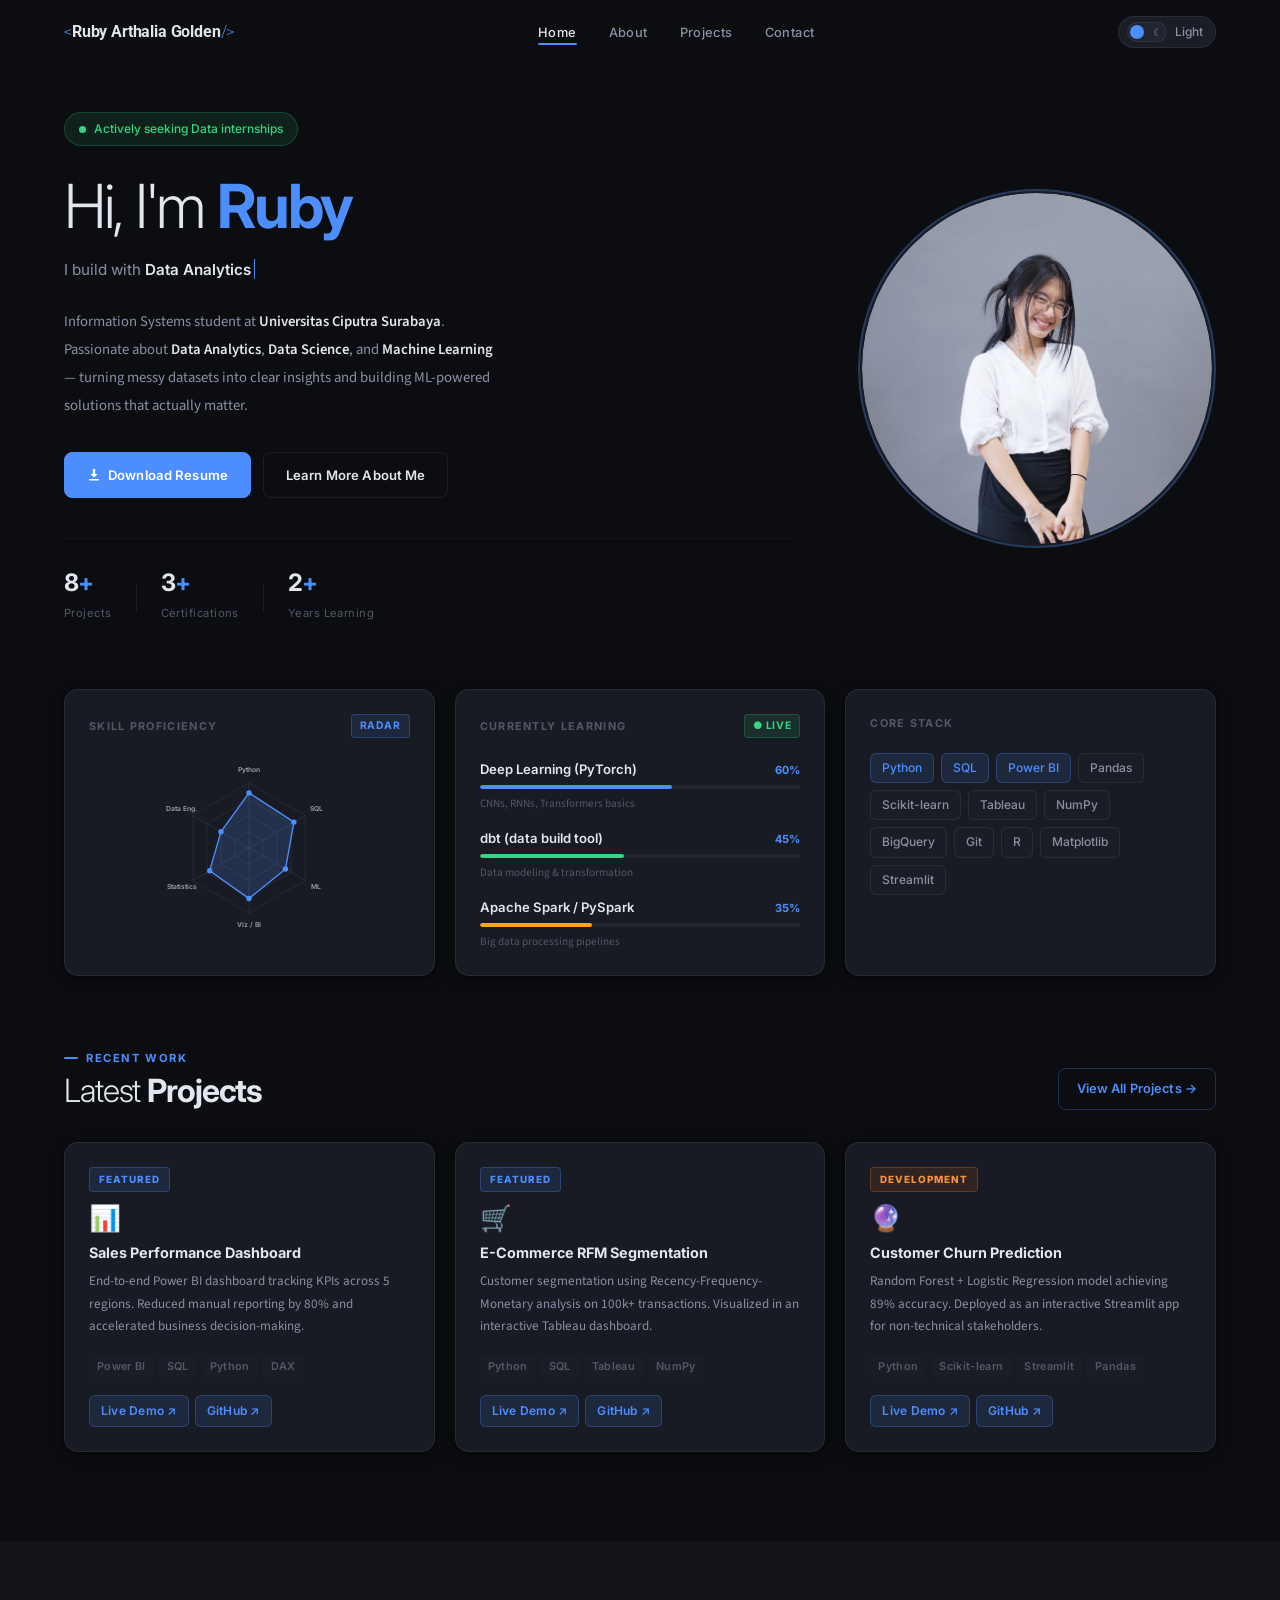
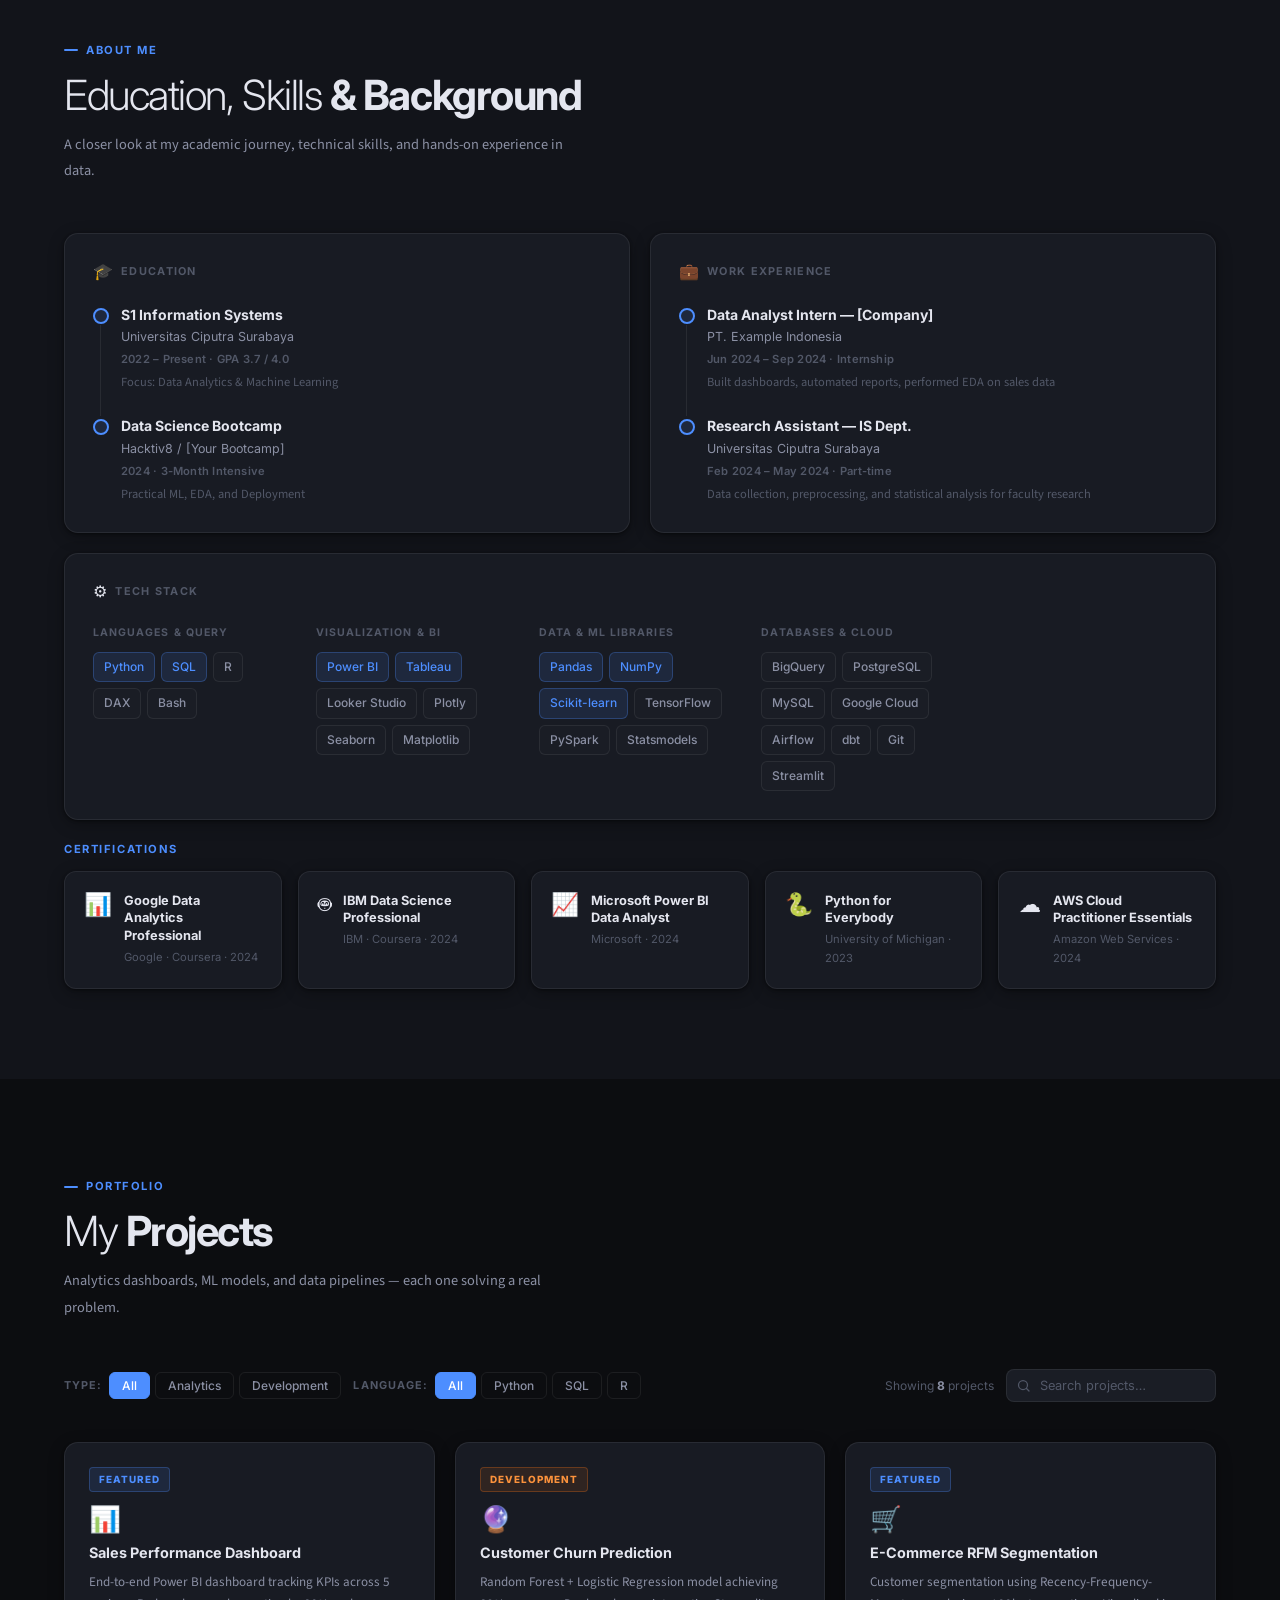
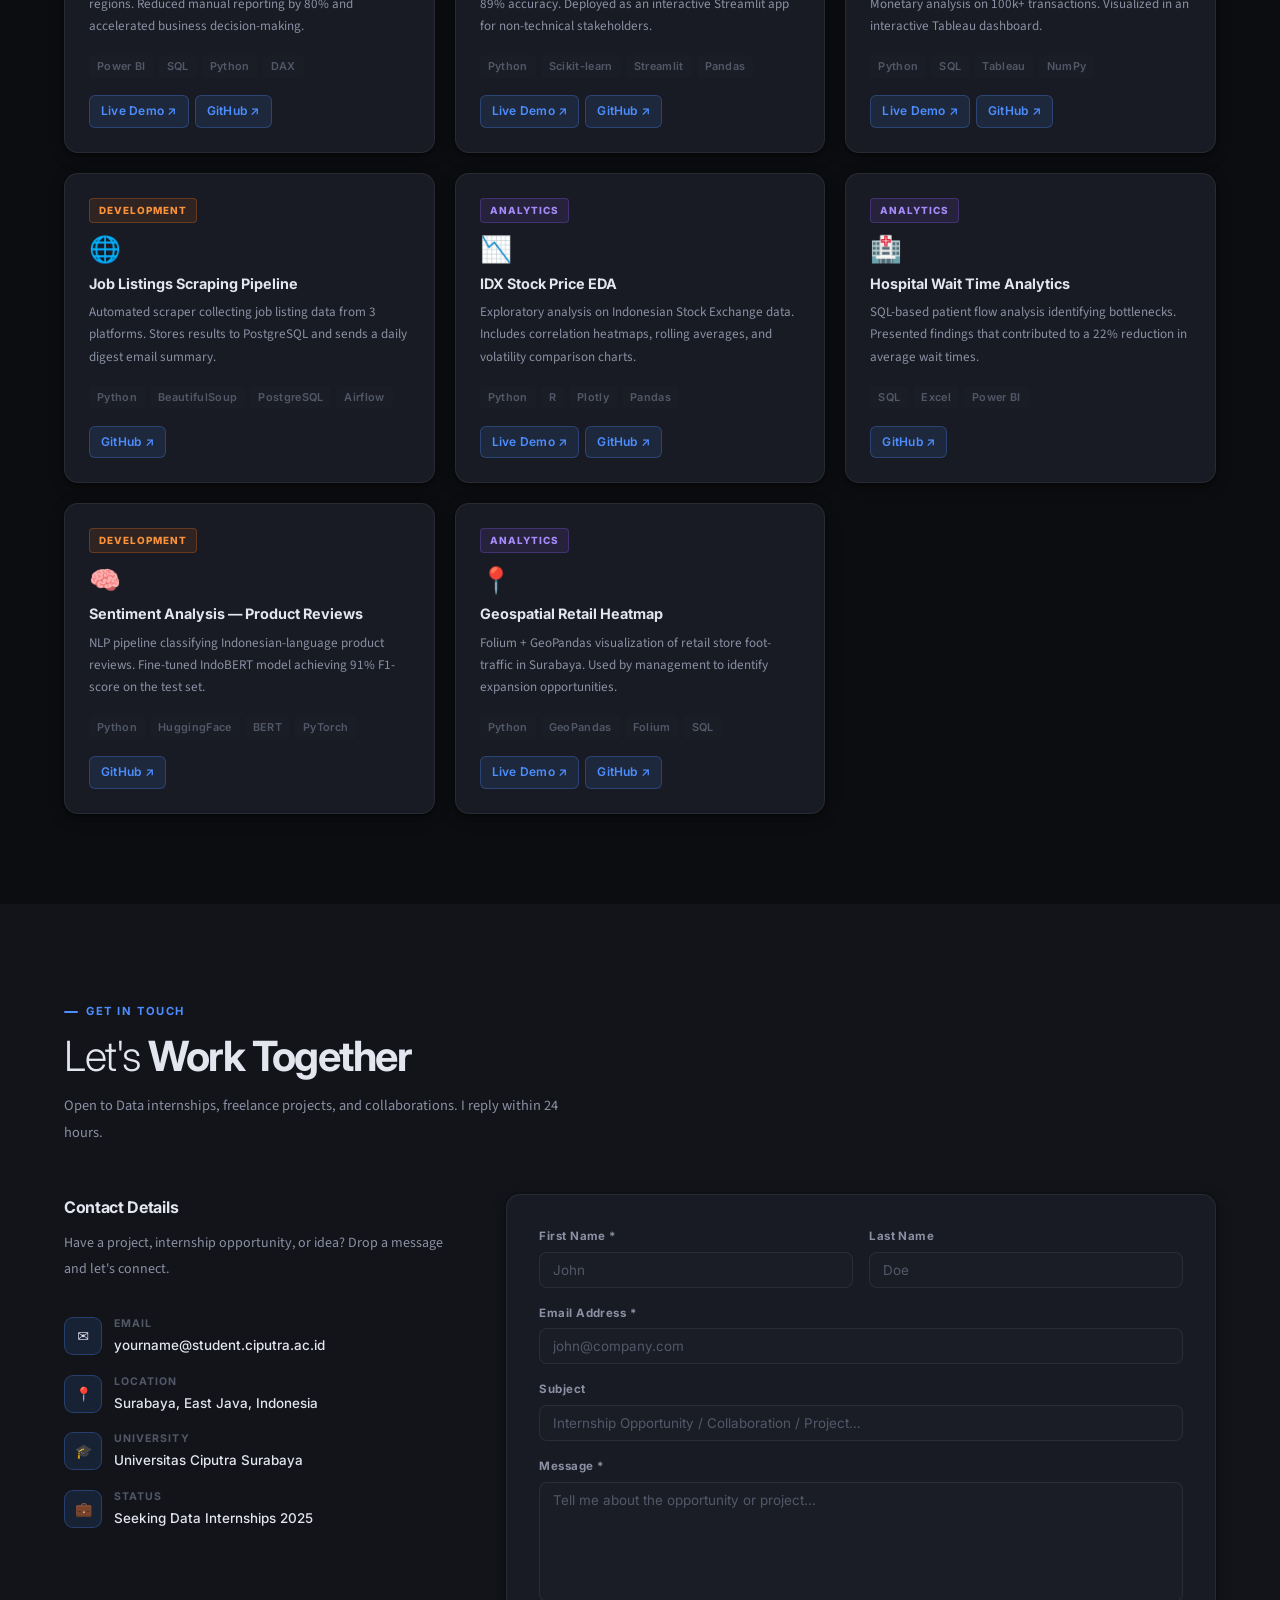
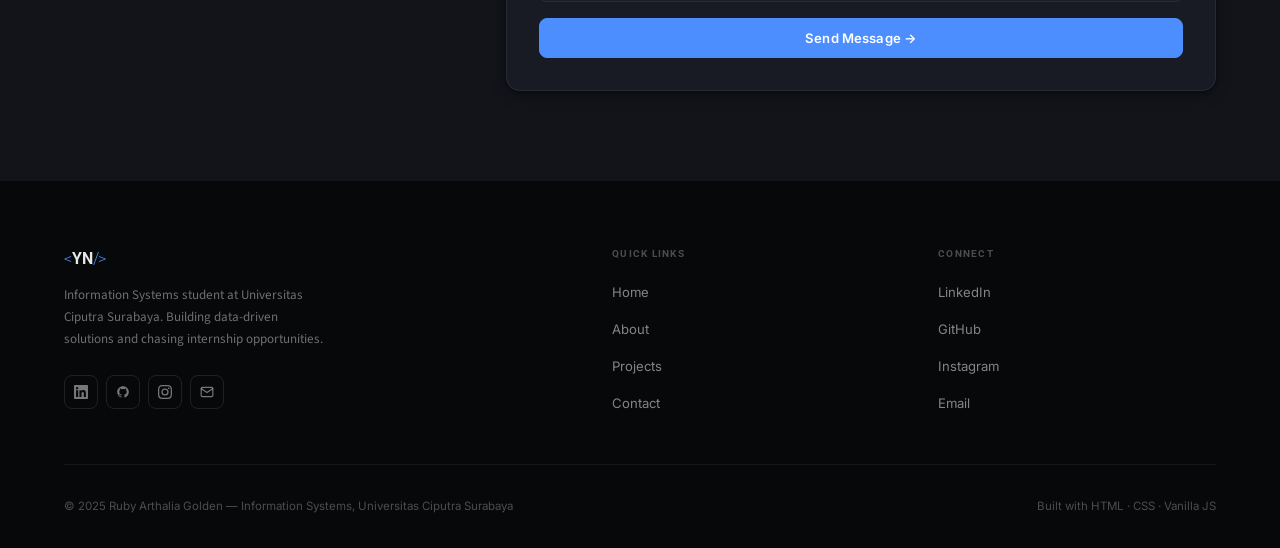
==== index.html @ e9e2cc18 "first commit" ====
<!DOCTYPE html>
<html lang="en" data-theme="dark">
<head>
  <meta charset="UTF-8" />
  <meta name="viewport" content="width=device-width, initial-scale=1.0" />
  <title>Ruby Arthalia Golden</title>
  <link rel="preconnect" href="https://fonts.googleapis.com" />
  <link rel="preconnect" href="https://fonts.gstatic.com" crossorigin />
  <link href="https://fonts.googleapis.com/css2?family=Inter:wght@300;400;500;600;700&family=Roboto:wght@300;400;500&family=Source+Sans+3:wght@300;400;600&display=swap" rel="stylesheet" />
  <link rel="stylesheet" href="style.css" />
</head>
<body>

  <!-- ════════════════════════════════════════════
       STICKY NAV
  ════════════════════════════════════════════ -->
  <nav id="navbar" role="navigation" aria-label="Main navigation">
    <a href="#home" class="nav-logo" aria-label="Home">
      <span class="logo-bracket">&lt;</span>Ruby Arthalia Golden<span class="logo-bracket">/&gt;</span>
    </a>

    <ul class="nav-links" role="list">
      <li><a href="#home"     class="nav-link active">Home</a></li>
      <li><a href="#about"    class="nav-link">About</a></li>
      <li><a href="#projects" class="nav-link">Projects</a></li>
      <li><a href="#contact"  class="nav-link">Contact</a></li>
    </ul>

    <div class="nav-right">
      <!-- Theme toggle -->
      <button id="theme-toggle" class="theme-toggle" aria-label="Toggle light/dark mode">
        <span class="toggle-track">
          <span class="toggle-icon sun">☀</span>
          <span class="toggle-icon moon">☾</span>
          <span class="toggle-thumb"></span>
        </span>
        <span class="toggle-label" id="toggle-label">Light</span>
      </button>
      <!-- Hamburger (mobile) -->
      <button class="hamburger" id="hamburger" aria-label="Open menu" aria-expanded="false">
        <span></span><span></span><span></span>
      </button>
    </div>
  </nav>

  <!-- Mobile drawer -->
  <div class="mobile-drawer" id="mobile-drawer" role="dialog" aria-label="Mobile navigation">
    <div class="drawer-header">
      <span class="nav-logo"><span class="logo-bracket">&lt;</span>YN<span class="logo-bracket">/&gt;</span></span>
      <button class="drawer-close" id="drawer-close" aria-label="Close menu">✕</button>
    </div>
    <ul class="drawer-links" role="list">
      <li><a href="#home"     class="drawer-link">Home</a></li>
      <li><a href="#about"    class="drawer-link">About</a></li>
      <li><a href="#projects" class="drawer-link">Projects</a></li>
      <li><a href="#contact"  class="drawer-link">Contact</a></li>
    </ul>
  </div>


  <!-- ════════════════════════════════════════════
       HOME — "THE DASHBOARD VIEW"
  ════════════════════════════════════════════ -->
  <section id="home" class="section section--home">

    <!-- ── Hero ── -->
    <div class="hero-grid">
      <div class="hero-text reveal">
        <!-- Status badge -->
        <div class="status-badge">
          <span class="status-dot"></span>
          Actively seeking Data internships
        </div>

        <h1 class="hero-heading">
          Hi, I'm <span class="accent">Ruby</span>
        </h1>
        <div class="hero-role">
          <span class="role-prefix">I build with&nbsp;</span>
          <span class="typed-wrap"><span id="typed"></span><span class="typed-cursor">|</span></span>
        </div>
        <p class="hero-bio">
          Information Systems student at <strong>Universitas Ciputra Surabaya</strong>.
          Passionate about <strong>Data Analytics</strong>, <strong>Data Science</strong>, and
          <strong>Machine Learning</strong> — turning messy datasets into clear insights and
          building ML-powered solutions that actually matter.
        </p>
        <div class="hero-ctas">
          <a href="resume.pdf" class="btn btn--primary" download>
            <svg width="14" height="14" viewBox="0 0 14 14" fill="none" aria-hidden="true">
              <path d="M7 9.5L3.5 6H5.75V1H8.25V6H10.5L7 9.5Z" fill="currentColor"/>
              <rect x="2" y="11" width="10" height="1.5" rx=".75" fill="currentColor"/>
            </svg>
            Download Resume
          </a>
          <a href="#about" class="btn btn--outline">Learn More About Me</a>
        </div>

        <!-- Quick stats bar -->
        <div class="hero-stats" aria-label="Key statistics">
          <div class="stat">
            <span class="stat-n" id="proj-stat">8<span class="accent">+</span></span>
            <span class="stat-l">Projects</span>
          </div>
          <div class="stat-divider" aria-hidden="true"></div>
          <div class="stat">
            <span class="stat-n">3<span class="accent">+</span></span>
            <span class="stat-l">Certifications</span>
          </div>
          <div class="stat-divider" aria-hidden="true"></div>
          <div class="stat">
            <span class="stat-n">2<span class="accent">+</span></span>
            <span class="stat-l">Years Learning</span>
          </div>
        </div>
      </div>

      <!-- Photo -->
      <div class="hero-photo reveal reveal--delay1" aria-hidden="true">
        <div class="photo-orbit" aria-hidden="true">
          <div class="orbit-ring ring-1"></div>
          <div class="orbit-ring ring-2"></div>
        </div>
        <div class="photo-frame">
          <div class="photo-inner" id="profile-photo">
            <!-- Replace span below with: <img src="your-photo.jpg" alt="Your Name"> -->
             <img src="DSC51415.JPG" alt="Ruby Arthalia Golden">
            <!-- <span class="photo-placeholder" aria-label="Profile photo placeholder">👤</span> -->
          </div>
        </div>
      </div>
    </div>

    <!-- ── Dashboard Row ── -->
    <div class="dashboard-row">

      <!-- 1. Skills Radar (Standout Feature #1) -->
      <div class="dash-card dash-card--radar reveal reveal--delay1" aria-label="Skills radar chart">
        <div class="dash-card__header">
          <span class="dash-label">Skill Proficiency</span>
          <span class="dash-badge">Radar</span>
        </div>
        <div class="radar-wrap">
          <svg id="radar-chart" viewBox="0 0 200 200" aria-hidden="true"></svg>
          <div class="radar-legend" id="radar-legend"></div>
        </div>
      </div>

      <!-- 2. Currently Learning (Standout Feature #2) -->
      <div class="dash-card dash-card--learning reveal reveal--delay2" aria-label="Currently learning widget">
        <div class="dash-card__header">
          <span class="dash-label">Currently Learning</span>
          <span class="dash-badge live">● Live</span>
        </div>
        <ul class="learning-list" id="learning-list">
          <!-- Injected by JS -->
        </ul>
      </div>

      <!-- 3. Tech Stack quick preview -->
      <div class="dash-card dash-card--stack reveal reveal--delay3" aria-label="Tech stack preview">
        <div class="dash-card__header">
          <span class="dash-label">Core Stack</span>
        </div>
        <div class="stack-pills">
          <span class="pill pill--hi">Python</span>
          <span class="pill pill--hi">SQL</span>
          <span class="pill pill--hi">Power BI</span>
          <span class="pill">Pandas</span>
          <span class="pill">Scikit-learn</span>
          <span class="pill">Tableau</span>
          <span class="pill">NumPy</span>
          <span class="pill">BigQuery</span>
          <span class="pill">Git</span>
          <span class="pill">R</span>
          <span class="pill">Matplotlib</span>
          <span class="pill">Streamlit</span>
        </div>
      </div>

    </div>

    <!-- ── Recent Projects Preview ── -->
    <div class="section-subheader reveal">
      <div class="subheader-text">
        <span class="section-label">Recent Work</span>
        <h2 class="section-title">Latest <strong>Projects</strong></h2>
      </div>
      <a href="#projects" class="btn btn--ghost">View All Projects →</a>
    </div>

    <div class="preview-grid" id="preview-grid">
      <!-- Top 3 projects injected by JS -->
    </div>

  </section>


  <!-- ════════════════════════════════════════════
       ABOUT
  ════════════════════════════════════════════ -->
  <section id="about" class="section section--alt">
    <div class="section-header reveal">
      <span class="section-label">About Me</span>
      <h2 class="section-title">Education, Skills <strong>&amp; Background</strong></h2>
      <p class="section-sub">
        A closer look at my academic journey, technical skills, and hands-on experience in data.
      </p>
    </div>

    <div class="about-grid">

      <!-- Education -->
      <div class="about-card reveal" aria-label="Education timeline">
        <div class="about-card__head">
          <span class="acard-icon" aria-hidden="true">🎓</span>
          <span class="acard-title">Education</span>
        </div>
        <ol class="timeline" aria-label="Education history">
          <li class="tl-item">
            <div class="tl-marker" aria-hidden="true"></div>
            <div class="tl-body">
              <p class="tl-title">S1 Information Systems</p>
              <p class="tl-org">Universitas Ciputra Surabaya</p>
              <p class="tl-meta">2022 – Present · GPA 3.7 / 4.0</p>
              <p class="tl-note">Focus: Data Analytics &amp; Machine Learning</p>
            </div>
          </li>
          <li class="tl-item">
            <div class="tl-marker" aria-hidden="true"></div>
            <div class="tl-body">
              <p class="tl-title">Data Science Bootcamp</p>
              <p class="tl-org">Hacktiv8 / [Your Bootcamp]</p>
              <p class="tl-meta">2024 · 3-Month Intensive</p>
              <p class="tl-note">Practical ML, EDA, and Deployment</p>
            </div>
          </li>
        </ol>
      </div>

      <!-- Work Experience -->
      <div class="about-card reveal reveal--delay1" aria-label="Work experience timeline">
        <div class="about-card__head">
          <span class="acard-icon" aria-hidden="true">💼</span>
          <span class="acard-title">Work Experience</span>
        </div>
        <ol class="timeline" aria-label="Work history">
          <li class="tl-item">
            <div class="tl-marker" aria-hidden="true"></div>
            <div class="tl-body">
              <p class="tl-title">Data Analyst Intern — [Company]</p>
              <p class="tl-org">PT. Example Indonesia</p>
              <p class="tl-meta">Jun 2024 – Sep 2024 · Internship</p>
              <p class="tl-note">Built dashboards, automated reports, performed EDA on sales data</p>
            </div>
          </li>
          <li class="tl-item">
            <div class="tl-marker" aria-hidden="true"></div>
            <div class="tl-body">
              <p class="tl-title">Research Assistant — IS Dept.</p>
              <p class="tl-org">Universitas Ciputra Surabaya</p>
              <p class="tl-meta">Feb 2024 – May 2024 · Part-time</p>
              <p class="tl-note">Data collection, preprocessing, and statistical analysis for faculty research</p>
            </div>
          </li>
        </ol>
      </div>

      <!-- Tech Stack -->
      <div class="about-card about-card--full reveal reveal--delay2" aria-label="Tech stack">
        <div class="about-card__head">
          <span class="acard-icon" aria-hidden="true">⚙️</span>
          <span class="acard-title">Tech Stack</span>
        </div>
        <div class="stack-grid">
          <div class="stack-group">
            <p class="stack-cat">Languages &amp; Query</p>
            <div class="tag-cloud">
              <span class="tag tag--hi">Python</span>
              <span class="tag tag--hi">SQL</span>
              <span class="tag">R</span>
              <span class="tag">DAX</span>
              <span class="tag">Bash</span>
            </div>
          </div>
          <div class="stack-group">
            <p class="stack-cat">Visualization &amp; BI</p>
            <div class="tag-cloud">
              <span class="tag tag--hi">Power BI</span>
              <span class="tag tag--hi">Tableau</span>
              <span class="tag">Looker Studio</span>
              <span class="tag">Plotly</span>
              <span class="tag">Seaborn</span>
              <span class="tag">Matplotlib</span>
            </div>
          </div>
          <div class="stack-group">
            <p class="stack-cat">Data &amp; ML Libraries</p>
            <div class="tag-cloud">
              <span class="tag tag--hi">Pandas</span>
              <span class="tag tag--hi">NumPy</span>
              <span class="tag tag--hi">Scikit-learn</span>
              <span class="tag">TensorFlow</span>
              <span class="tag">PySpark</span>
              <span class="tag">Statsmodels</span>
            </div>
          </div>
          <div class="stack-group">
            <p class="stack-cat">Databases &amp; Cloud</p>
            <div class="tag-cloud">
              <span class="tag">BigQuery</span>
              <span class="tag">PostgreSQL</span>
              <span class="tag">MySQL</span>
              <span class="tag">Google Cloud</span>
              <span class="tag">Airflow</span>
              <span class="tag">dbt</span>
              <span class="tag">Git</span>
              <span class="tag">Streamlit</span>
            </div>
          </div>
        </div>
      </div>

    </div>

    <!-- Certifications -->
    <div class="certs-section reveal">
      <span class="section-label" style="margin-bottom:.75rem;display:block">Certifications</span>
      <div class="certs-grid" id="certs-grid">
        <div class="cert-card">
          <span class="cert-ic" aria-hidden="true">📊</span>
          <div>
            <p class="cert-name">Google Data Analytics Professional</p>
            <p class="cert-meta">Google · Coursera · 2024</p>
          </div>
        </div>
        <div class="cert-card">
          <span class="cert-ic" aria-hidden="true">🤖</span>
          <div>
            <p class="cert-name">IBM Data Science Professional</p>
            <p class="cert-meta">IBM · Coursera · 2024</p>
          </div>
        </div>
        <div class="cert-card">
          <span class="cert-ic" aria-hidden="true">📈</span>
          <div>
            <p class="cert-name">Microsoft Power BI Data Analyst</p>
            <p class="cert-meta">Microsoft · 2024</p>
          </div>
        </div>
        <div class="cert-card">
          <span class="cert-ic" aria-hidden="true">🐍</span>
          <div>
            <p class="cert-name">Python for Everybody</p>
            <p class="cert-meta">University of Michigan · 2023</p>
          </div>
        </div>
        <div class="cert-card">
          <span class="cert-ic" aria-hidden="true">☁️</span>
          <div>
            <p class="cert-name">AWS Cloud Practitioner Essentials</p>
            <p class="cert-meta">Amazon Web Services · 2024</p>
          </div>
        </div>
      </div>
    </div>

  </section>


  <!-- ════════════════════════════════════════════
       PROJECTS
  ════════════════════════════════════════════ -->
  <section id="projects" class="section">
    <div class="section-header reveal">
      <span class="section-label">Portfolio</span>
      <h2 class="section-title">My <strong>Projects</strong></h2>
      <p class="section-sub">
        Analytics dashboards, ML models, and data pipelines — each one solving a real problem.
      </p>
    </div>

    <!-- Filter bar -->
    <div class="filter-bar reveal" role="group" aria-label="Project filters">
      <!-- Type filters -->
      <div class="filter-group">
        <span class="filter-label" id="type-label">Type:</span>
        <div class="chip-group" role="radiogroup" aria-labelledby="type-label" id="type-chips">
          <button class="chip chip--on" data-filter="type" data-val="all" role="radio" aria-checked="true">All</button>
          <button class="chip" data-filter="type" data-val="analyst" role="radio" aria-checked="false">Analytics</button>
          <button class="chip" data-filter="type" data-val="develop" role="radio" aria-checked="false">Development</button>
        </div>
      </div>

      <!-- Language filters -->
      <div class="filter-group">
        <span class="filter-label" id="lang-label">Language:</span>
        <div class="chip-group" role="radiogroup" aria-labelledby="lang-label" id="lang-chips">
          <button class="chip chip--on" data-filter="lang" data-val="all" role="radio" aria-checked="true">All</button>
          <button class="chip" data-filter="lang" data-val="python" role="radio" aria-checked="false">Python</button>
          <button class="chip" data-filter="lang" data-val="sql" role="radio" aria-checked="false">SQL</button>
          <button class="chip" data-filter="lang" data-val="r" role="radio" aria-checked="false">R</button>
        </div>
      </div>

      <!-- Search + count (Standout Feature #3) -->
      <div class="filter-right">
        <span class="proj-count" id="proj-count" aria-live="polite">
          Showing <strong id="count-num">8</strong> projects
        </span>
        <div class="search-wrap">
          <svg class="search-ico" width="14" height="14" viewBox="0 0 14 14" fill="none" aria-hidden="true">
            <circle cx="6" cy="6" r="4.5" stroke="currentColor" stroke-width="1.25"/>
            <path d="M9.5 9.5L12 12" stroke="currentColor" stroke-width="1.25" stroke-linecap="round"/>
          </svg>
          <input type="search" class="search-input" id="proj-search"
                 placeholder="Search projects…" aria-label="Search projects" />
        </div>
      </div>
    </div>

    <!-- Projects grid -->
    <div class="proj-grid" id="proj-grid" aria-label="Projects list">
      <!-- Injected by JS -->
    </div>

  </section>


  <!-- ════════════════════════════════════════════
       CONTACT
  ════════════════════════════════════════════ -->
  <section id="contact" class="section section--alt">
    <div class="section-header reveal">
      <span class="section-label">Get In Touch</span>
      <h2 class="section-title">Let's <strong>Work Together</strong></h2>
      <p class="section-sub">
        Open to Data internships, freelance projects, and collaborations.
        I reply within 24 hours.
      </p>
    </div>

    <div class="contact-grid">

      <!-- Info side -->
      <div class="contact-info reveal">
        <h3 class="ci-title">Contact Details</h3>
        <p class="ci-desc">
          Have a project, internship opportunity, or idea? Drop a message and let's connect.
        </p>
        <address class="contact-details" aria-label="Contact information">
          <div class="cd-item">
            <div class="cd-icon" aria-hidden="true">✉</div>
            <div>
              <p class="cd-label">Email</p>
              <p class="cd-val">yourname@student.ciputra.ac.id</p>
            </div>
          </div>
          <div class="cd-item">
            <div class="cd-icon" aria-hidden="true">📍</div>
            <div>
              <p class="cd-label">Location</p>
              <p class="cd-val">Surabaya, East Java, Indonesia</p>
            </div>
          </div>
          <div class="cd-item">
            <div class="cd-icon" aria-hidden="true">🎓</div>
            <div>
              <p class="cd-label">University</p>
              <p class="cd-val">Universitas Ciputra Surabaya</p>
            </div>
          </div>
          <div class="cd-item">
            <div class="cd-icon" aria-hidden="true">💼</div>
            <div>
              <p class="cd-label">Status</p>
              <p class="cd-val">Seeking Data Internships 2025</p>
            </div>
          </div>
        </address>
      </div>

      <!-- Form side -->
      <div class="contact-form-wrap reveal reveal--delay1">
        <!--
          SETUP: Register at https://formspree.io (free).
          Get your form ID and replace YOUR_FORM_ID below.
        -->
        <form
          id="contact-form"
          class="contact-form"
          action="https://formspree.io/f/YOUR_FORM_ID"
          method="POST"
          novalidate
        >
          <div class="form-row">
            <div class="form-group">
              <label for="f-fname">First Name <span aria-hidden="true">*</span></label>
              <input id="f-fname" type="text" name="first_name" placeholder="John" required autocomplete="given-name" />
            </div>
            <div class="form-group">
              <label for="f-lname">Last Name</label>
              <input id="f-lname" type="text" name="last_name" placeholder="Doe" autocomplete="family-name" />
            </div>
          </div>
          <div class="form-group">
            <label for="f-email">Email Address <span aria-hidden="true">*</span></label>
            <input id="f-email" type="email" name="email" placeholder="john@company.com" required autocomplete="email" />
          </div>
          <div class="form-group">
            <label for="f-subject">Subject</label>
            <input id="f-subject" type="text" name="subject" placeholder="Internship Opportunity / Collaboration / Project…" />
          </div>
          <div class="form-group">
            <label for="f-message">Message <span aria-hidden="true">*</span></label>
            <textarea id="f-message" name="message" rows="5"
              placeholder="Tell me about the opportunity or project…" required></textarea>
          </div>
          <button type="submit" class="btn btn--primary btn--full" id="form-submit">
            Send Message →
          </button>
          <div class="form-status" id="form-status" role="alert" aria-live="polite"></div>
        </form>
      </div>

    </div>
  </section>


  <!-- ════════════════════════════════════════════
       FOOTER
  ════════════════════════════════════════════ -->
  <footer class="site-footer" role="contentinfo">
    <div class="footer-inner">
      <div class="footer-top">

        <!-- Brand -->
        <div class="footer-brand">
          <a href="#home" class="nav-logo footer-logo" aria-label="Home">
            <span class="logo-bracket">&lt;</span>YN<span class="logo-bracket">/&gt;</span>
          </a>
          <p class="footer-desc">
            Information Systems student at Universitas Ciputra Surabaya.
            Building data-driven solutions and chasing internship opportunities.
          </p>
          <!-- Social links -->
          <nav class="socials" aria-label="Social media links">
            <a href="https://linkedin.com/in/rubyarthalia" class="soc-link" target="_blank" rel="noopener" aria-label="LinkedIn">
              <svg width="14" height="14" viewBox="0 0 24 24" fill="currentColor" aria-hidden="true"><path d="M20.447 20.452h-3.554v-5.569c0-1.328-.027-3.037-1.852-3.037-1.853 0-2.136 1.445-2.136 2.939v5.667H9.351V9h3.414v1.561h.046c.477-.9 1.637-1.85 3.37-1.85 3.601 0 4.267 2.37 4.267 5.455v6.286zM5.337 7.433a2.062 2.062 0 01-2.063-2.065 2.064 2.064 0 112.063 2.065zm1.782 13.019H3.555V9h3.564v11.452zM22.225 0H1.771C.792 0 0 .774 0 1.729v20.542C0 23.227.792 24 1.771 24h20.451C23.2 24 24 23.227 24 22.271V1.729C24 .774 23.2 0 22.222 0h.003z"/></svg>
            </a>
            <a href="https://github.com/rubyarthalia" class="soc-link" target="_blank" rel="noopener" aria-label="GitHub">
              <svg width="14" height="14" viewBox="0 0 24 24" fill="currentColor" aria-hidden="true"><path d="M12 2C6.477 2 2 6.477 2 12c0 4.42 2.865 8.17 6.839 9.49.5.092.682-.217.682-.482 0-.237-.008-.866-.013-1.7-2.782.603-3.369-1.342-3.369-1.342-.454-1.155-1.11-1.462-1.11-1.462-.908-.62.069-.608.069-.608 1.003.07 1.531 1.03 1.531 1.03.892 1.529 2.341 1.087 2.91.832.092-.647.35-1.088.636-1.338-2.22-.253-4.555-1.11-4.555-4.943 0-1.091.39-1.984 1.029-2.683-.103-.253-.446-1.27.098-2.647 0 0 .84-.269 2.75 1.025A9.578 9.578 0 0112 6.836c.85.004 1.705.115 2.504.337 1.909-1.294 2.747-1.025 2.747-1.025.546 1.377.202 2.394.1 2.647.64.699 1.028 1.592 1.028 2.683 0 3.842-2.339 4.687-4.566 4.935.359.309.678.919.678 1.852 0 1.336-.012 2.415-.012 2.743 0 .267.18.579.688.481C19.138 20.167 22 16.418 22 12c0-5.523-4.477-10-10-10z"/></svg>
            </a>
            <a href="https://instagram.com/rubyarthalia" class="soc-link" target="_blank" rel="noopener" aria-label="Instagram">
              <svg width="14" height="14" viewBox="0 0 24 24" fill="currentColor" aria-hidden="true"><path d="M12 2.163c3.204 0 3.584.012 4.85.07 3.252.148 4.771 1.691 4.919 4.919.058 1.265.069 1.645.069 4.849 0 3.205-.012 3.584-.069 4.849-.149 3.225-1.664 4.771-4.919 4.919-1.266.058-1.644.07-4.85.07-3.204 0-3.584-.012-4.849-.07-3.26-.149-4.771-1.699-4.919-4.92-.058-1.265-.07-1.644-.07-4.849 0-3.204.013-3.583.07-4.849.149-3.227 1.664-4.771 4.919-4.919 1.266-.057 1.645-.069 4.849-.069zm0-2.163c-3.259 0-3.667.014-4.947.072-4.358.2-6.78 2.618-6.98 6.98-.059 1.281-.073 1.689-.073 4.948 0 3.259.014 3.668.072 4.948.2 4.358 2.618 6.78 6.98 6.98 1.281.058 1.689.072 4.948.072 3.259 0 3.668-.014 4.948-.072 4.354-.2 6.782-2.618 6.979-6.98.059-1.28.073-1.689.073-4.948 0-3.259-.014-3.667-.072-4.947-.196-4.354-2.617-6.78-6.979-6.98-1.281-.059-1.69-.073-4.949-.073zm0 5.838a6.162 6.162 0 100 12.324 6.162 6.162 0 000-12.324zM12 16a4 4 0 110-8 4 4 0 010 8zm6.406-11.845a1.44 1.44 0 100 2.881 1.44 1.44 0 000-2.881z"/></svg>
            </a>
            <a href="#contact" class="soc-link" aria-label="Email">
              <svg width="14" height="14" viewBox="0 0 24 24" fill="none" stroke="currentColor" stroke-width="2" aria-hidden="true"><path d="M4 4h16c1.1 0 2 .9 2 2v12c0 1.1-.9 2-2 2H4c-1.1 0-2-.9-2-2V6c0-1.1.9-2 2-2z"/><polyline points="22,6 12,13 2,6"/></svg>
            </a>
          </nav>
        </div>

        <!-- Quick links -->
        <nav class="footer-col" aria-label="Quick links">
          <h4 class="footer-col__title">Quick Links</h4>
          <ul role="list">
            <li><a href="#home">Home</a></li>
            <li><a href="#about">About</a></li>
            <li><a href="#projects">Projects</a></li>
            <li><a href="#contact">Contact</a></li>
          </ul>
        </nav>

        <!-- Connect -->
        <nav class="footer-col" aria-label="Connect links">
          <h4 class="footer-col__title">Connect</h4>
          <ul role="list">
            <li><a href="https://linkedin.com/in/rubyarthalia" target="_blank" rel="noopener">LinkedIn</a></li>
            <li><a href="https://github.com/rubyarthalia" target="_blank" rel="noopener">GitHub</a></li>
            <li><a href="https://instagram.com/rubyarthalia" target="_blank" rel="noopener">Instagram</a></li>
            <li><a href="#contact">Email</a></li>
          </ul>
        </nav>

      </div>

      <div class="footer-bottom">
        <p>© 2025 Ruby Arthalia Golden — Information Systems, Universitas Ciputra Surabaya</p>
        <p>Built with HTML · CSS · Vanilla JS</p>
      </div>
    </div>
  </footer>

  <script src="script.js"></script>
</body>
</html>
---- style.css ----
/* ============================================================
   PORTFOLIO — style.css
   Fonts: Inter (primary), Roboto (ui), Source Sans 3 (body)
   Theming: CSS custom properties, dark default / light toggle
   ============================================================ */


/* ── 0. FONTS & RESET ── */
*, *::before, *::after { box-sizing: border-box; margin: 0; padding: 0; }
html { scroll-behavior: smooth; font-size: 16px; }
img, svg { display: block; max-width: 100%; }
a { text-decoration: none; color: inherit; }
ul, ol { list-style: none; }
address { font-style: normal; }
button { font-family: inherit; cursor: pointer; }


/* ── 1. CSS VARIABLES — DARK THEME (default) ── */
[data-theme="dark"] {
  /* Backgrounds */
  --bg:          #0C0D10;
  --bg-2:        #12141A;
  --bg-3:        #1A1D25;
  --bg-4:        #22252F;
  --bg-card:     #181B23;

  /* Text */
  --text:        #E4E6EF;
  --text-2:      #8B90A4;
  --text-3:      #525868;
  --text-inv:    #0C0D10;

  /* Accent — electric blue */
  --accent:      #4D8EFF;
  --accent-2:    #3A7AEE;
  --accent-dim:  rgba(77,142,255,0.12);
  --accent-bdr:  rgba(77,142,255,0.28);

  /* Semantic */
  --green:       #32D583;
  --green-dim:   rgba(50,213,131,0.10);
  --green-bdr:   rgba(50,213,131,0.22);
  --amber:       #F6A623;
  --amber-dim:   rgba(246,166,35,0.10);
  --red:         #FC5C7D;

  /* Borders & shadows */
  --border:      rgba(255,255,255,0.07);
  --border-2:    rgba(255,255,255,0.04);
  --shadow-sm:   0 1px 3px rgba(0,0,0,.45), 0 4px 16px rgba(0,0,0,.30);
  --shadow-md:   0 4px 12px rgba(0,0,0,.55), 0 12px 32px rgba(0,0,0,.38);

  /* Nav blur */
  --nav-blur-bg: rgba(12,13,16,0.82);
  --footer-bg:   #07080A;
}


/* ── 2. CSS VARIABLES — LIGHT THEME ── */
[data-theme="light"] {
  --bg:          #F4F6FC;
  --bg-2:        #EAECF5;
  --bg-3:        #DDE0EE;
  --bg-4:        #D0D4E6;
  --bg-card:     #FFFFFF;

  --text:        #0F111A;
  --text-2:      #545C78;
  --text-3:      #9298B0;
  --text-inv:    #FFFFFF;

  --accent:      #2A6EE8;
  --accent-2:    #1A5CD6;
  --accent-dim:  rgba(42,110,232,0.08);
  --accent-bdr:  rgba(42,110,232,0.22);

  --green:       #059669;
  --green-dim:   rgba(5,150,105,0.08);
  --green-bdr:   rgba(5,150,105,0.22);
  --amber:       #D97706;
  --amber-dim:   rgba(217,119,6,0.10);
  --red:         #DC2626;

  --border:      rgba(0,0,0,0.07);
  --border-2:    rgba(0,0,0,0.04);
  --shadow-sm:   0 1px 3px rgba(0,0,0,.06), 0 4px 16px rgba(0,0,0,.04);
  --shadow-md:   0 4px 12px rgba(0,0,0,.10), 0 12px 32px rgba(0,0,0,.07);

  --nav-blur-bg: rgba(244,246,252,0.88);
  --footer-bg:   #07080A;
}


/* ── 3. GLOBAL ── */
body {
  font-family: 'Inter', 'Roboto', 'Source Sans 3', system-ui, sans-serif;
  background: var(--bg);
  color: var(--text);
  line-height: 1.7;
  transition: background 0.3s ease, color 0.3s ease;
}

/* Smooth theme transition on all elements */
*, *::before, *::after {
  transition: background-color 0.3s ease, border-color 0.3s ease, color 0.2s ease;
}
/* But NOT layout/transform transitions globally (would break animations) */
button, a { transition: color 0.2s, background 0.2s, border-color 0.2s, transform 0.15s, box-shadow 0.2s; }


/* ── 4. NAV ── */
#navbar {
  position: fixed;
  top: 0; left: 0; right: 0;
  z-index: 1000;
  height: 64px;
  display: flex;
  align-items: center;
  justify-content: space-between;
  padding: 0 clamp(1.25rem, 5vw, 5rem);
  border-bottom: 1px solid transparent;
  transition: background 0.3s, border-color 0.3s, backdrop-filter 0.3s;
}
#navbar.scrolled {
  background: var(--nav-blur-bg);
  backdrop-filter: blur(16px);
  -webkit-backdrop-filter: blur(16px);
  border-color: var(--border);
}

/* Logo */
.nav-logo {
  font-family: 'Roboto', 'Inter', sans-serif;
  font-size: 1rem;
  font-weight: 700;
  color: var(--text);
  letter-spacing: -0.01em;
}
.logo-bracket { color: var(--accent); font-weight: 300; }

/* Nav links */
.nav-links {
  display: flex;
  align-items: center;
  gap: 2rem;
}
.nav-link {
  font-size: 0.8rem;
  font-weight: 500;
  color: var(--text-2);
  letter-spacing: 0.03em;
  position: relative;
  padding-bottom: 2px;
}
.nav-link::after {
  content: '';
  position: absolute;
  bottom: -3px; left: 0; right: 0;
  height: 2px;
  background: var(--accent);
  border-radius: 2px;
  transform: scaleX(0);
  transform-origin: left;
  transition: transform 0.25s ease;
}
.nav-link:hover,
.nav-link.active { color: var(--text); }
.nav-link.active::after,
.nav-link:hover::after { transform: scaleX(1); }

/* Theme toggle */
.nav-right { display: flex; align-items: center; gap: 0.75rem; }

.theme-toggle {
  display: flex;
  align-items: center;
  gap: 8px;
  padding: 5px 12px 5px 8px;
  border-radius: 100px;
  border: 1px solid var(--border);
  background: var(--bg-3);
  color: var(--text-2);
  font-size: 0.75rem;
  font-weight: 500;
}
.theme-toggle:hover { background: var(--bg-4); color: var(--text); }

.toggle-track {
  position: relative;
  width: 40px; height: 20px;
  background: var(--bg-4);
  border-radius: 100px;
  border: 1px solid var(--border);
  display: flex;
  align-items: center;
  overflow: hidden;
}
.toggle-icon {
  font-size: 10px;
  position: absolute;
  transition: opacity 0.2s;
  line-height: 1;
}
.toggle-icon.sun  { left: 5px; }
.toggle-icon.moon { right: 4px; }
[data-theme="dark"]  .toggle-icon.sun  { opacity: 0.35; }
[data-theme="dark"]  .toggle-icon.moon { opacity: 1; }
[data-theme="light"] .toggle-icon.sun  { opacity: 1; }
[data-theme="light"] .toggle-icon.moon { opacity: 0.35; }

.toggle-thumb {
  position: absolute;
  width: 14px; height: 14px;
  border-radius: 50%;
  background: var(--accent);
  left: 2px;
  transition: transform 0.25s ease;
}
[data-theme="light"] .toggle-thumb { transform: translateX(20px); }

/* Hamburger */
.hamburger {
  display: none;
  flex-direction: column;
  gap: 5px;
  background: none;
  border: none;
  padding: 6px;
}
.hamburger span {
  display: block;
  width: 20px; height: 1.5px;
  background: var(--text);
  border-radius: 2px;
  transition: all 0.3s;
}

/* Mobile drawer */
.mobile-drawer {
  position: fixed;
  inset: 0;
  z-index: 1100;
  background: var(--bg-2);
  padding: 1.5rem 2rem 2rem;
  display: flex;
  flex-direction: column;
  transform: translateX(100%);
  transition: transform 0.3s ease;
}
.mobile-drawer.open { transform: translateX(0); }
.drawer-header {
  display: flex;
  justify-content: space-between;
  align-items: center;
  margin-bottom: 3rem;
}
.drawer-close {
  background: none;
  border: none;
  color: var(--text-2);
  font-size: 1.2rem;
}
.drawer-links { display: flex; flex-direction: column; gap: 1.25rem; }
.drawer-link {
  font-size: 1.6rem;
  font-weight: 300;
  color: var(--text);
  letter-spacing: -0.02em;
}
.drawer-link:hover { color: var(--accent); }


/* ── 5. SECTIONS ── */
.section {
  padding: clamp(5rem, 10vh, 7rem) clamp(1.25rem, 5vw, 5rem);
  max-width: 1280px;
  margin: 0 auto;
}
.section--alt {
  background: var(--bg-2);
  max-width: 100%;
  padding-left: 0;
  padding-right: 0;
}
.section--alt > * {
  max-width: 1280px;
  margin-left: auto;
  margin-right: auto;
  padding-left: clamp(1.25rem, 5vw, 5rem);
  padding-right: clamp(1.25rem, 5vw, 5rem);
}

/* Section header */
.section-header { margin-bottom: 3rem; }
.section-label {
  display: inline-flex;
  align-items: center;
  gap: 8px;
  font-size: 0.7rem;
  font-weight: 700;
  letter-spacing: 0.14em;
  text-transform: uppercase;
  color: var(--accent);
  margin-bottom: 0.75rem;
}
.section-label::before {
  content: '';
  width: 14px; height: 2px;
  background: var(--accent);
  border-radius: 2px;
}
.section-title {
  font-size: clamp(1.8rem, 3.5vw, 2.6rem);
  font-weight: 300;
  letter-spacing: -0.035em;
  color: var(--text);
  line-height: 1.15;
  margin-bottom: 0.75rem;
}
.section-title strong { font-weight: 700; }
.section-sub {
  font-family: 'Source Sans 3', sans-serif;
  font-size: 0.9rem;
  color: var(--text-2);
  max-width: 520px;
  line-height: 1.85;
}


/* ── 6. BUTTONS ── */
.btn {
  display: inline-flex;
  align-items: center;
  gap: 7px;
  padding: 11px 22px;
  border-radius: 8px;
  font-size: 0.82rem;
  font-weight: 600;
  letter-spacing: 0.01em;
  border: 1px solid transparent;
  cursor: pointer;
}
.btn--primary {
  background: var(--accent);
  color: #fff;
  border-color: var(--accent);
}
.btn--primary:hover {
  background: var(--accent-2);
  border-color: var(--accent-2);
  transform: translateY(-1px);
  box-shadow: 0 4px 14px var(--accent-dim);
}
.btn--outline {
  background: transparent;
  color: var(--text);
  border-color: var(--border);
}
.btn--outline:hover {
  background: var(--bg-3);
  border-color: var(--text-3);
}
.btn--ghost {
  background: transparent;
  color: var(--accent);
  border-color: var(--accent-bdr);
  padding: 9px 18px;
  font-size: 0.8rem;
}
.btn--ghost:hover {
  background: var(--accent-dim);
}
.btn--full { width: 100%; justify-content: center; }


/* ── 7. HOME / HERO ── */
.section--home {
  padding-top: calc(64px + 3rem) !important;
}

/* Hero grid */
.hero-grid {
  display: grid;
  grid-template-columns: 1fr auto;
  gap: 4rem;
  align-items: center;
  margin-bottom: 4rem;
}

/* Status badge */
.status-badge {
  display: inline-flex;
  align-items: center;
  gap: 8px;
  font-size: 0.75rem;
  font-weight: 500;
  color: var(--green);
  background: var(--green-dim);
  border: 1px solid var(--green-bdr);
  padding: 6px 14px;
  border-radius: 100px;
  margin-bottom: 1.75rem;
}
.status-dot {
  width: 7px; height: 7px;
  border-radius: 50%;
  background: var(--green);
  animation: pulse-dot 2s ease-in-out infinite;
}
@keyframes pulse-dot {
  0%, 100% { opacity: 1; transform: scale(1); }
  50% { opacity: 0.55; transform: scale(0.8); }
}

.hero-heading {
  font-size: clamp(2.4rem, 5vw, 3.8rem);
  font-weight: 300;
  letter-spacing: -0.04em;
  line-height: 1.07;
  margin-bottom: 1rem;
}
.hero-heading .accent { font-weight: 700; color: var(--accent); }

.hero-role {
  display: flex;
  align-items: center;
  gap: 0;
  font-size: 0.95rem;
  font-weight: 400;
  color: var(--text-2);
  margin-bottom: 1.5rem;
  min-height: 1.6rem;
}
.typed-wrap { display: flex; align-items: center; }
#typed { font-weight: 600; color: var(--text); }
.typed-cursor {
  color: var(--accent);
  font-weight: 300;
  font-size: 1.1em;
  animation: blink 1s step-end infinite;
  margin-left: 1px;
}
@keyframes blink { 0%, 100% { opacity: 1; } 50% { opacity: 0; } }

.hero-bio {
  font-family: 'Source Sans 3', sans-serif;
  font-size: 0.92rem;
  color: var(--text-2);
  max-width: 430px;
  line-height: 1.9;
  margin-bottom: 2rem;
}
.hero-bio strong { color: var(--text); font-weight: 600; }

.hero-ctas {
  display: flex;
  flex-wrap: wrap;
  gap: 0.75rem;
  margin-bottom: 2.5rem;
}

/* Stats bar */
.hero-stats {
  display: flex;
  align-items: center;
  gap: 1.5rem;
  padding-top: 2rem;
  border-top: 1px solid var(--border-2);
}
.stat-divider { width: 1px; height: 28px; background: var(--border); }
.stat-n {
  display: block;
  font-size: 1.5rem;
  font-weight: 700;
  color: var(--text);
  letter-spacing: -0.04em;
  line-height: 1;
  margin-bottom: 3px;
}
.stat-n .accent { color: var(--accent); }
.stat-l { font-size: 0.7rem; font-weight: 400; color: var(--text-3); letter-spacing: 0.04em; }

/* Profile photo — perfect circle */
.hero-photo { position: relative; display: flex; justify-content: center; align-items: center; flex-shrink: 0; }

.photo-orbit { position: absolute; pointer-events: none; }
.orbit-ring {
  position: absolute;
  border-radius: 50%;
  border: 1px solid var(--accent-bdr);
  top: 50%; left: 50%;
  transform: translate(-50%, -50%);
  animation: orbit-spin 18s linear infinite;
}
.ring-1 {
  width: calc(clamp(200px, 22vw, 280px) + 20px);
  height: calc(clamp(200px, 22vw, 280px) + 20px);
  opacity: 0.35;
}
.ring-2 {
  width: calc(clamp(200px, 22vw, 280px) + 40px);
  height: calc(clamp(200px, 22vw, 280px) + 40px);
  opacity: 0.15;
  animation-direction: reverse;
  animation-duration: 30s;
}
@keyframes orbit-spin {
  from { transform: translate(-50%, -50%) rotate(0deg); }
  to   { transform: translate(-50%, -50%) rotate(360deg); }
}

.photo-frame {
  width: clamp(260px, 28vw, 380px);
  height: clamp(260px, 28vw, 380px);
  border-radius: 50%;
  border: 2px solid var(--accent-bdr);
  padding: 2px;
  background: var(--bg-card);
}
.photo-inner {
  width: 100%; height: 100%;
  border-radius: 50%;
  background: var(--bg-3);
  overflow: hidden;
  display: flex; align-items: center; justify-content: center;
  font-size: 3.5rem;
  color: var(--text-3);
}
.photo-inner img { width: 100%; height: 100%; object-fit: cover; border-radius: 50%; }


/* ── 8. DASHBOARD CARDS ROW ── */
.dashboard-row {
  display: grid;
  grid-template-columns: 1fr 1fr 1fr;
  gap: 1.25rem;
  margin-bottom: 4rem;
}

/* Base dash card */
.dash-card {
  background: var(--bg-card);
  border: 1px solid var(--border);
  border-radius: 14px;
  padding: 1.5rem;
  box-shadow: var(--shadow-sm);
}
.dash-card:hover { box-shadow: var(--shadow-md); transform: translateY(-2px); border-color: var(--accent-bdr); }

.dash-card__header {
  display: flex;
  align-items: center;
  justify-content: space-between;
  margin-bottom: 1.25rem;
}
.dash-label {
  font-size: 0.68rem;
  font-weight: 700;
  letter-spacing: 0.12em;
  text-transform: uppercase;
  color: var(--text-3);
}
.dash-badge {
  font-size: 0.65rem;
  font-weight: 700;
  letter-spacing: 0.06em;
  text-transform: uppercase;
  padding: 2px 8px;
  border-radius: 4px;
  background: var(--accent-dim);
  color: var(--accent);
  border: 1px solid var(--accent-bdr);
}
.dash-badge.live { background: var(--green-dim); color: var(--green); border-color: var(--green-bdr); }


/* ── 9. RADAR CHART (Feature #1) ── */
.radar-wrap {
  display: flex;
  flex-direction: column;
  align-items: center;
  gap: 0.75rem;
}
#radar-chart { width: 100%; max-width: 180px; }
.radar-legend {
  display: flex;
  flex-wrap: wrap;
  gap: 5px;
  justify-content: center;
}
.radar-key {
  font-size: 0.65rem;
  font-weight: 500;
  color: var(--text-2);
  display: flex;
  align-items: center;
  gap: 4px;
}
.radar-key::before {
  content: '';
  width: 8px; height: 8px;
  border-radius: 2px;
  background: var(--accent);
  opacity: 0.7;
  flex-shrink: 0;
}


/* ── 10. CURRENTLY LEARNING WIDGET (Feature #2) ── */
.learning-list {
  display: flex;
  flex-direction: column;
  gap: 0.85rem;
}
.learning-item { display: flex; flex-direction: column; gap: 5px; }
.learning-top {
  display: flex;
  justify-content: space-between;
  align-items: baseline;
}
.learning-name {
  font-size: 0.82rem;
  font-weight: 600;
  color: var(--text);
}
.learning-pct {
  font-size: 0.7rem;
  font-weight: 700;
  color: var(--accent);
  font-variant-numeric: tabular-nums;
}
.learning-bar-bg {
  width: 100%;
  height: 4px;
  background: var(--bg-4);
  border-radius: 100px;
  overflow: hidden;
}
.learning-bar-fill {
  height: 100%;
  border-radius: 100px;
  background: var(--accent);
  width: 0%;
  transition: width 1.2s cubic-bezier(0.4, 0, 0.2, 1);
}
.learning-bar-fill--green { background: var(--green); }
.learning-bar-fill--amber { background: var(--amber); }
.learning-sub {
  font-size: 0.7rem;
  color: var(--text-3);
  font-family: 'Source Sans 3', sans-serif;
}


/* ── 11. STACK PILLS ── */
.stack-pills { display: flex; flex-wrap: wrap; gap: 7px; }
.pill {
  font-size: 0.75rem;
  font-weight: 500;
  padding: 4px 11px;
  border-radius: 6px;
  border: 1px solid var(--border);
  color: var(--text-2);
  background: var(--bg-3);
}
.pill:hover { border-color: var(--accent-bdr); color: var(--accent); background: var(--accent-dim); }
.pill--hi { border-color: var(--accent-bdr); color: var(--accent); background: var(--accent-dim); }


/* ── 12. PROJECT PREVIEW (Home) ── */
.section-subheader {
  display: flex;
  align-items: flex-end;
  justify-content: space-between;
  margin-bottom: 2rem;
}
.subheader-text .section-label { margin-bottom: 0.35rem; }
.subheader-text .section-title { font-size: clamp(1.5rem, 2.5vw, 2rem); margin-bottom: 0; }

.preview-grid {
  display: grid;
  grid-template-columns: repeat(3, 1fr);
  gap: 1.25rem;
}


/* ── 13. PROJECT CARD ── */
.proj-card {
  background: var(--bg-card);
  border: 1px solid var(--border);
  border-radius: 14px;
  padding: 1.5rem;
  box-shadow: var(--shadow-sm);
  display: flex;
  flex-direction: column;
  position: relative;
  transition: box-shadow 0.2s, transform 0.2s, border-color 0.2s;
}
.proj-card:hover {
  box-shadow: var(--shadow-md);
  transform: translateY(-3px);
  border-color: var(--accent-bdr);
}

/* Badge */
.proj-badge {
  display: inline-block;
  align-self: flex-start;
  margin-bottom: 0.85rem;
  font-size: 0.62rem;
  font-weight: 800;
  letter-spacing: 0.1em;
  text-transform: uppercase;
  padding: 3px 9px;
  border-radius: 4px;
}
.badge--featured { background: var(--accent-dim); color: var(--accent); border: 1px solid var(--accent-bdr); }
.badge--analyst  {
  background: rgba(139,92,246,0.12);
  color: #A78BFA;
  border: 1px solid rgba(139,92,246,0.28);
}
.badge--develop  {
  background: rgba(249,115,22,0.10);
  color: #FB923C;
  border: 1px solid rgba(249,115,22,0.28);
}
[data-theme="light"] .badge--analyst { background: #EDE9FE; color: #6D28D9; border-color: #C4B5FD; }
[data-theme="light"] .badge--develop { background: #FFF7ED; color: #C2410C; border-color: #FED7AA; }

.proj-icon { font-size: 1.6rem; margin-bottom: 0.75rem; line-height: 1; }
.proj-title {
  font-size: 0.9rem;
  font-weight: 700;
  color: var(--text);
  margin-bottom: 0.5rem;
  line-height: 1.35;
}
.proj-desc {
  font-family: 'Source Sans 3', sans-serif;
  font-size: 0.82rem;
  color: var(--text-2);
  line-height: 1.7;
  flex: 1;
  margin-bottom: 1.1rem;
}
.proj-tags { display: flex; flex-wrap: wrap; gap: 5px; margin-bottom: 1.1rem; }
.proj-tag {
  font-size: 0.68rem;
  font-weight: 600;
  letter-spacing: 0.03em;
  padding: 2px 8px;
  border-radius: 4px;
  background: var(--bg-3);
  color: var(--text-3);
}
.proj-links { display: flex; gap: 6px; margin-top: auto; }
.proj-link {
  font-size: 0.75rem;
  font-weight: 600;
  color: var(--accent);
  padding: 5px 11px;
  border-radius: 6px;
  border: 1px solid var(--accent-bdr);
  background: var(--accent-dim);
  letter-spacing: 0.02em;
}
.proj-link:hover { background: rgba(77,142,255,0.22); }

/* No results */
.no-results {
  grid-column: 1 / -1;
  text-align: center;
  padding: 4rem 2rem;
  color: var(--text-3);
  font-size: 0.9rem;
}
.no-results-icon { font-size: 2rem; margin-bottom: 0.75rem; opacity: 0.5; }


/* ── 14. ABOUT ── */
.about-grid {
  display: grid;
  grid-template-columns: 1fr 1fr;
  gap: 1.25rem;
  margin-bottom: 1.25rem;
  padding: 0 clamp(1.25rem, 5vw, 5rem);
}
.about-card {
  background: var(--bg-card);
  border: 1px solid var(--border);
  border-radius: 14px;
  padding: 1.75rem;
  box-shadow: var(--shadow-sm);
}
.about-card--full { grid-column: 1 / -1; }
.about-card__head {
  display: flex;
  align-items: center;
  gap: 8px;
  margin-bottom: 1.5rem;
}
.acard-icon { font-size: 1rem; line-height: 1; }
.acard-title {
  font-size: 0.68rem;
  font-weight: 700;
  letter-spacing: 0.12em;
  text-transform: uppercase;
  color: var(--text-3);
}

/* Timeline */
.timeline { display: flex; flex-direction: column; gap: 0; }
.tl-item {
  display: flex;
  gap: 12px;
  padding-bottom: 1.5rem;
  position: relative;
}
.tl-item:last-child { padding-bottom: 0; }
.tl-item:not(:last-child)::before {
  content: '';
  position: absolute;
  left: 7px; top: 20px; bottom: 0;
  width: 1px;
  background: var(--border);
}
.tl-marker {
  width: 16px; height: 16px;
  border-radius: 50%;
  border: 2px solid var(--accent);
  background: var(--accent-dim);
  flex-shrink: 0;
  margin-top: 3px;
  z-index: 1;
}
.tl-title { font-size: 0.875rem; font-weight: 700; color: var(--text); line-height: 1.4; }
.tl-org   { font-size: 0.78rem; color: var(--text-2); margin-top: 2px; }
.tl-meta  { font-size: 0.7rem; font-weight: 600; color: var(--text-3); margin-top: 3px; letter-spacing: 0.02em; }
.tl-note  { font-family: 'Source Sans 3', sans-serif; font-size: 0.78rem; color: var(--text-3); margin-top: 4px; line-height: 1.5; }

/* Stack inside about */
.stack-grid {
  display: grid;
  grid-template-columns: repeat(auto-fill, minmax(180px, 1fr));
  gap: 1.25rem;
}
.stack-group {}
.stack-cat {
  font-size: 0.66rem;
  font-weight: 700;
  letter-spacing: 0.1em;
  text-transform: uppercase;
  color: var(--text-3);
  margin-bottom: 0.6rem;
}
.tag-cloud { display: flex; flex-wrap: wrap; gap: 6px; }
.tag {
  font-size: 0.75rem;
  font-weight: 500;
  padding: 4px 10px;
  border-radius: 6px;
  border: 1px solid var(--border);
  color: var(--text-2);
  background: var(--bg-3);
  cursor: default;
}
.tag:hover { border-color: var(--accent-bdr); color: var(--accent); background: var(--accent-dim); }
.tag--hi { border-color: var(--accent-bdr); color: var(--accent); background: var(--accent-dim); }

/* Certifications */
.certs-section { padding: 0 clamp(1.25rem, 5vw, 5rem); }
.certs-grid {
  display: grid;
  grid-template-columns: repeat(auto-fill, minmax(195px, 1fr));
  gap: 1rem;
}
.cert-card {
  background: var(--bg-card);
  border: 1px solid var(--border);
  border-radius: 12px;
  padding: 1.2rem;
  display: flex;
  gap: 12px;
  align-items: flex-start;
  box-shadow: var(--shadow-sm);
  transition: all 0.2s;
}
.cert-card:hover { border-color: var(--accent-bdr); transform: translateY(-2px); box-shadow: var(--shadow-md); }
.cert-ic { font-size: 1.4rem; flex-shrink: 0; line-height: 1; margin-top: 1px; }
.cert-name { font-size: 0.8rem; font-weight: 700; color: var(--text); line-height: 1.4; }
.cert-meta { font-size: 0.7rem; color: var(--text-3); margin-top: 3px; }


/* ── 15. PROJECTS (Full Gallery) ── */
/* Filter bar */
.filter-bar {
  display: flex;
  flex-wrap: wrap;
  align-items: center;
  gap: 12px;
  margin-bottom: 2.5rem;
}
.filter-group {
  display: flex;
  align-items: center;
  gap: 7px;
  flex-wrap: wrap;
}
.filter-label {
  font-size: 0.68rem;
  font-weight: 700;
  letter-spacing: 0.1em;
  text-transform: uppercase;
  color: var(--text-3);
  white-space: nowrap;
}
.chip-group { display: flex; gap: 5px; flex-wrap: wrap; }
.chip {
  padding: 5px 12px;
  border-radius: 6px;
  font-size: 0.75rem;
  font-weight: 500;
  border: 1px solid var(--border);
  background: transparent;
  color: var(--text-2);
}
.chip:hover { border-color: var(--accent-bdr); color: var(--accent); background: var(--accent-dim); }
.chip--on  { background: var(--accent); border-color: var(--accent); color: #fff; }
.chip--on:hover { background: var(--accent-2); border-color: var(--accent-2); }

/* Search */
.filter-right {
  margin-left: auto;
  display: flex;
  align-items: center;
  gap: 12px;
}
.proj-count {
  font-size: 0.75rem;
  color: var(--text-3);
  white-space: nowrap;
}
.proj-count strong { color: var(--text-2); }
.search-wrap { position: relative; }
.search-ico {
  position: absolute;
  left: 11px; top: 50%;
  transform: translateY(-50%);
  pointer-events: none;
  color: var(--text-3);
}
.search-input {
  padding: 8px 13px 8px 33px;
  border-radius: 8px;
  border: 1px solid var(--border);
  background: var(--bg-3);
  color: var(--text);
  font-family: 'Inter', sans-serif;
  font-size: 0.8rem;
  width: 210px;
  outline: none;
  transition: border-color 0.2s, width 0.3s;
}
.search-input:focus { border-color: var(--accent-bdr); width: 250px; }
.search-input::placeholder { color: var(--text-3); }

/* Projects grid */
.proj-grid {
  display: grid;
  grid-template-columns: repeat(auto-fill, minmax(290px, 1fr));
  gap: 1.25rem;
}


/* ── 16. CONTACT ── */
.contact-grid {
  display: grid;
  grid-template-columns: 1fr 1.8fr;
  gap: 3rem;
  padding: 0 clamp(1.25rem, 5vw, 5rem);
}
.ci-title {
  font-size: 1rem;
  font-weight: 700;
  color: var(--text);
  margin-bottom: 0.6rem;
  letter-spacing: -0.02em;
}
.ci-desc {
  font-family: 'Source Sans 3', sans-serif;
  font-size: 0.875rem;
  color: var(--text-2);
  line-height: 1.85;
  margin-bottom: 2rem;
}
.contact-details { display: flex; flex-direction: column; gap: 1rem; }
.cd-item { display: flex; align-items: center; gap: 12px; }
.cd-icon {
  width: 38px; height: 38px;
  border-radius: 9px;
  background: var(--accent-dim);
  border: 1px solid var(--accent-bdr);
  display: flex; align-items: center; justify-content: center;
  font-size: 14px;
  flex-shrink: 0;
}
.cd-label { font-size: 0.66rem; font-weight: 700; letter-spacing: 0.1em; text-transform: uppercase; color: var(--text-3); }
.cd-val   { font-size: 0.84rem; font-weight: 500; color: var(--text); margin-top: 1px; }

/* Form */
.contact-form-wrap {
  background: var(--bg-card);
  border: 1px solid var(--border);
  border-radius: 14px;
  padding: 2rem;
  box-shadow: var(--shadow-sm);
}
.form-row { display: grid; grid-template-columns: 1fr 1fr; gap: 1rem; }
.form-group { display: flex; flex-direction: column; gap: 5px; margin-bottom: 1rem; }
.form-group label {
  font-size: 0.72rem;
  font-weight: 700;
  color: var(--text-2);
  letter-spacing: 0.04em;
}
.form-group input,
.form-group textarea {
  padding: 9px 13px;
  border-radius: 8px;
  border: 1px solid var(--border);
  background: var(--bg-3);
  color: var(--text);
  font-family: 'Inter', sans-serif;
  font-size: 0.84rem;
  outline: none;
  resize: none;
  transition: border-color 0.2s;
}
.form-group input:focus,
.form-group textarea:focus { border-color: var(--accent-bdr); }
.form-group input::placeholder,
.form-group textarea::placeholder { color: var(--text-3); }
.form-group textarea { min-height: 120px; }

/* Form status */
.form-status {
  display: none;
  padding: 10px 14px;
  border-radius: 8px;
  font-size: 0.8rem;
  font-weight: 500;
  margin-top: 0.75rem;
}
.form-status.ok  { background: var(--green-dim);  color: var(--green); border: 1px solid var(--green-bdr); display: block; }
.form-status.err {
  background: rgba(252,92,125,0.1);
  color: var(--red);
  border: 1px solid rgba(252,92,125,0.25);
  display: block;
}
[data-theme="light"] .form-status.err { background: #FEF2F2; color: #B91C1C; border-color: #FCA5A5; }


/* ── 17. FOOTER ── */
.site-footer {
  background: var(--footer-bg);
  color: rgba(255,255,255,0.65);
  padding: 4rem clamp(1.25rem, 5vw, 5rem) 2rem;
}
.footer-inner { max-width: 1280px; margin: 0 auto; }
.footer-top {
  display: grid;
  grid-template-columns: 1.8fr 1fr 1fr;
  gap: 3rem;
  padding-bottom: 3rem;
  border-bottom: 1px solid rgba(255,255,255,0.06);
}
.footer-brand {}
.footer-logo { color: rgba(255,255,255,0.9) !important; display: inline-block; margin-bottom: 0.75rem; }
.footer-logo .logo-bracket { color: #4D8EFF; }
.footer-desc {
  font-family: 'Source Sans 3', sans-serif;
  font-size: 0.82rem;
  color: rgba(255,255,255,0.42);
  line-height: 1.7;
  max-width: 260px;
  margin-bottom: 1.5rem;
}
.socials { display: flex; gap: 8px; }
.soc-link {
  width: 34px; height: 34px;
  border-radius: 8px;
  border: 1px solid rgba(255,255,255,0.1);
  display: flex; align-items: center; justify-content: center;
  color: rgba(255,255,255,0.45);
  transition: all 0.2s;
}
.soc-link:hover { border-color: rgba(255,255,255,0.3); color: #fff; background: rgba(255,255,255,0.07); }

.footer-col {}
.footer-col__title {
  font-family: 'Roboto', 'Inter', sans-serif;
  font-size: 0.65rem;
  font-weight: 700;
  letter-spacing: 0.12em;
  text-transform: uppercase;
  color: rgba(255,255,255,0.28);
  margin-bottom: 1rem;
}
.footer-col ul { display: flex; flex-direction: column; gap: 0.6rem; }
.footer-col a {
  font-size: 0.82rem;
  color: rgba(255,255,255,0.5);
  transition: color 0.2s;
}
.footer-col a:hover { color: #fff; }

.footer-bottom {
  display: flex;
  align-items: center;
  justify-content: space-between;
  padding-top: 2rem;
}
.footer-bottom p { font-size: 0.72rem; color: rgba(255,255,255,0.28); }


/* ── 18. REVEAL ANIMATIONS ── */
.reveal {
  opacity: 0;
  transform: translateY(20px);
  transition: opacity 0.55s ease, transform 0.55s ease;
}
.reveal.in { opacity: 1; transform: none; }
.reveal--delay1 { transition-delay: 0.1s; }
.reveal--delay2 { transition-delay: 0.2s; }
.reveal--delay3 { transition-delay: 0.3s; }


/* ── 19. RESPONSIVE ── */
@media (max-width: 1024px) {
  .dashboard-row { grid-template-columns: 1fr 1fr; }
  .dash-card--stack { grid-column: 1 / -1; }
  .preview-grid { grid-template-columns: repeat(2, 1fr); }
}

@media (max-width: 860px) {
  .hero-grid { grid-template-columns: 1fr; text-align: center; gap: 2.5rem; }
  .hero-photo { order: -1; }
  .hero-bio { margin: 0 auto 2rem; }
  .hero-ctas { justify-content: center; }
  .hero-stats { justify-content: center; }
  .status-badge { display: inline-flex; }
  .about-grid { grid-template-columns: 1fr; }
  .about-card--full { grid-column: 1; }
  .contact-grid { grid-template-columns: 1fr; }
  .footer-top { grid-template-columns: 1fr 1fr; }
  .footer-brand { grid-column: 1 / -1; }
  .nav-links { display: none; }
  .hamburger { display: flex; }
  .form-row { grid-template-columns: 1fr; }
  .filter-right { width: 100%; }
  .search-input { width: 100% !important; }
  .section-subheader { flex-direction: column; align-items: flex-start; gap: 1rem; }
}

@media (max-width: 600px) {
  .dashboard-row { grid-template-columns: 1fr; }
  .preview-grid { grid-template-columns: 1fr; }
  .proj-grid { grid-template-columns: 1fr; }
  .footer-top { grid-template-columns: 1fr; }
  .footer-bottom { flex-direction: column; gap: 0.5rem; text-align: center; }
  .filter-bar { gap: 8px; }
  .filter-right { flex-direction: column; align-items: flex-start; }
}
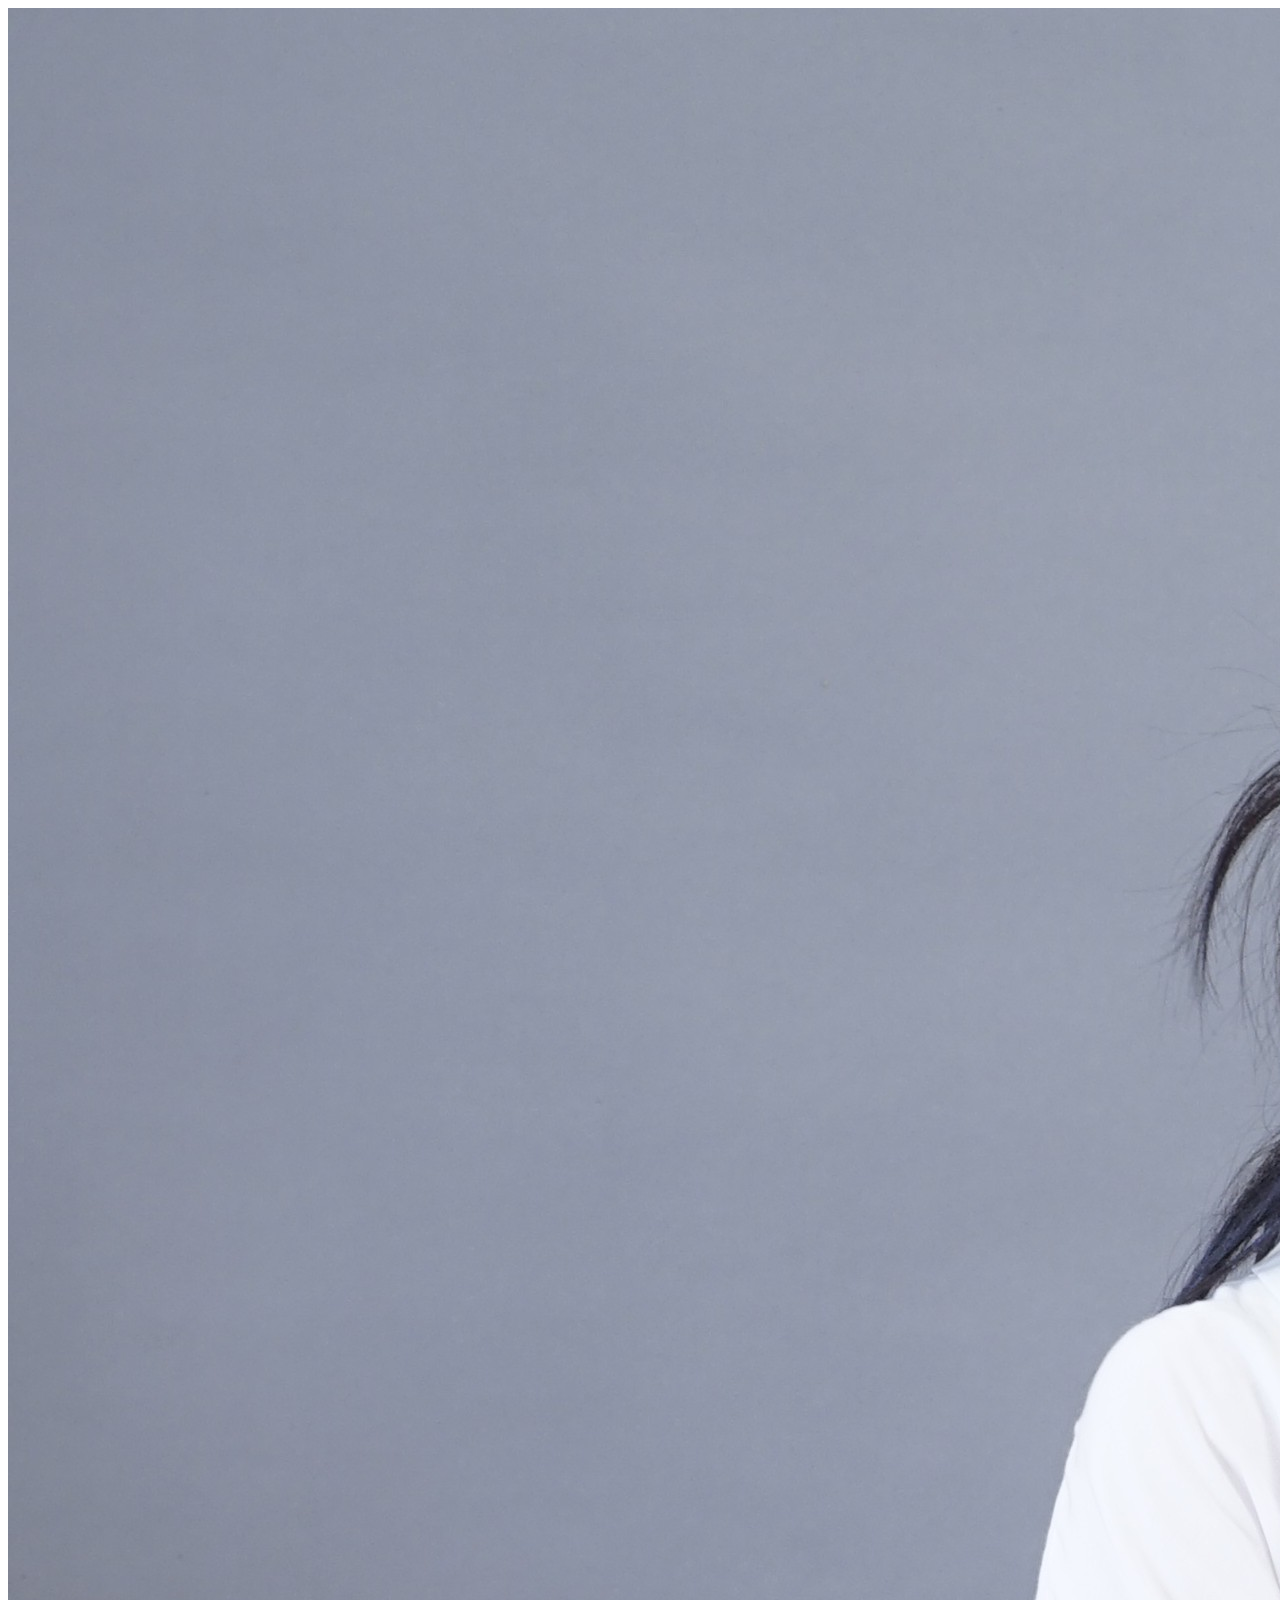
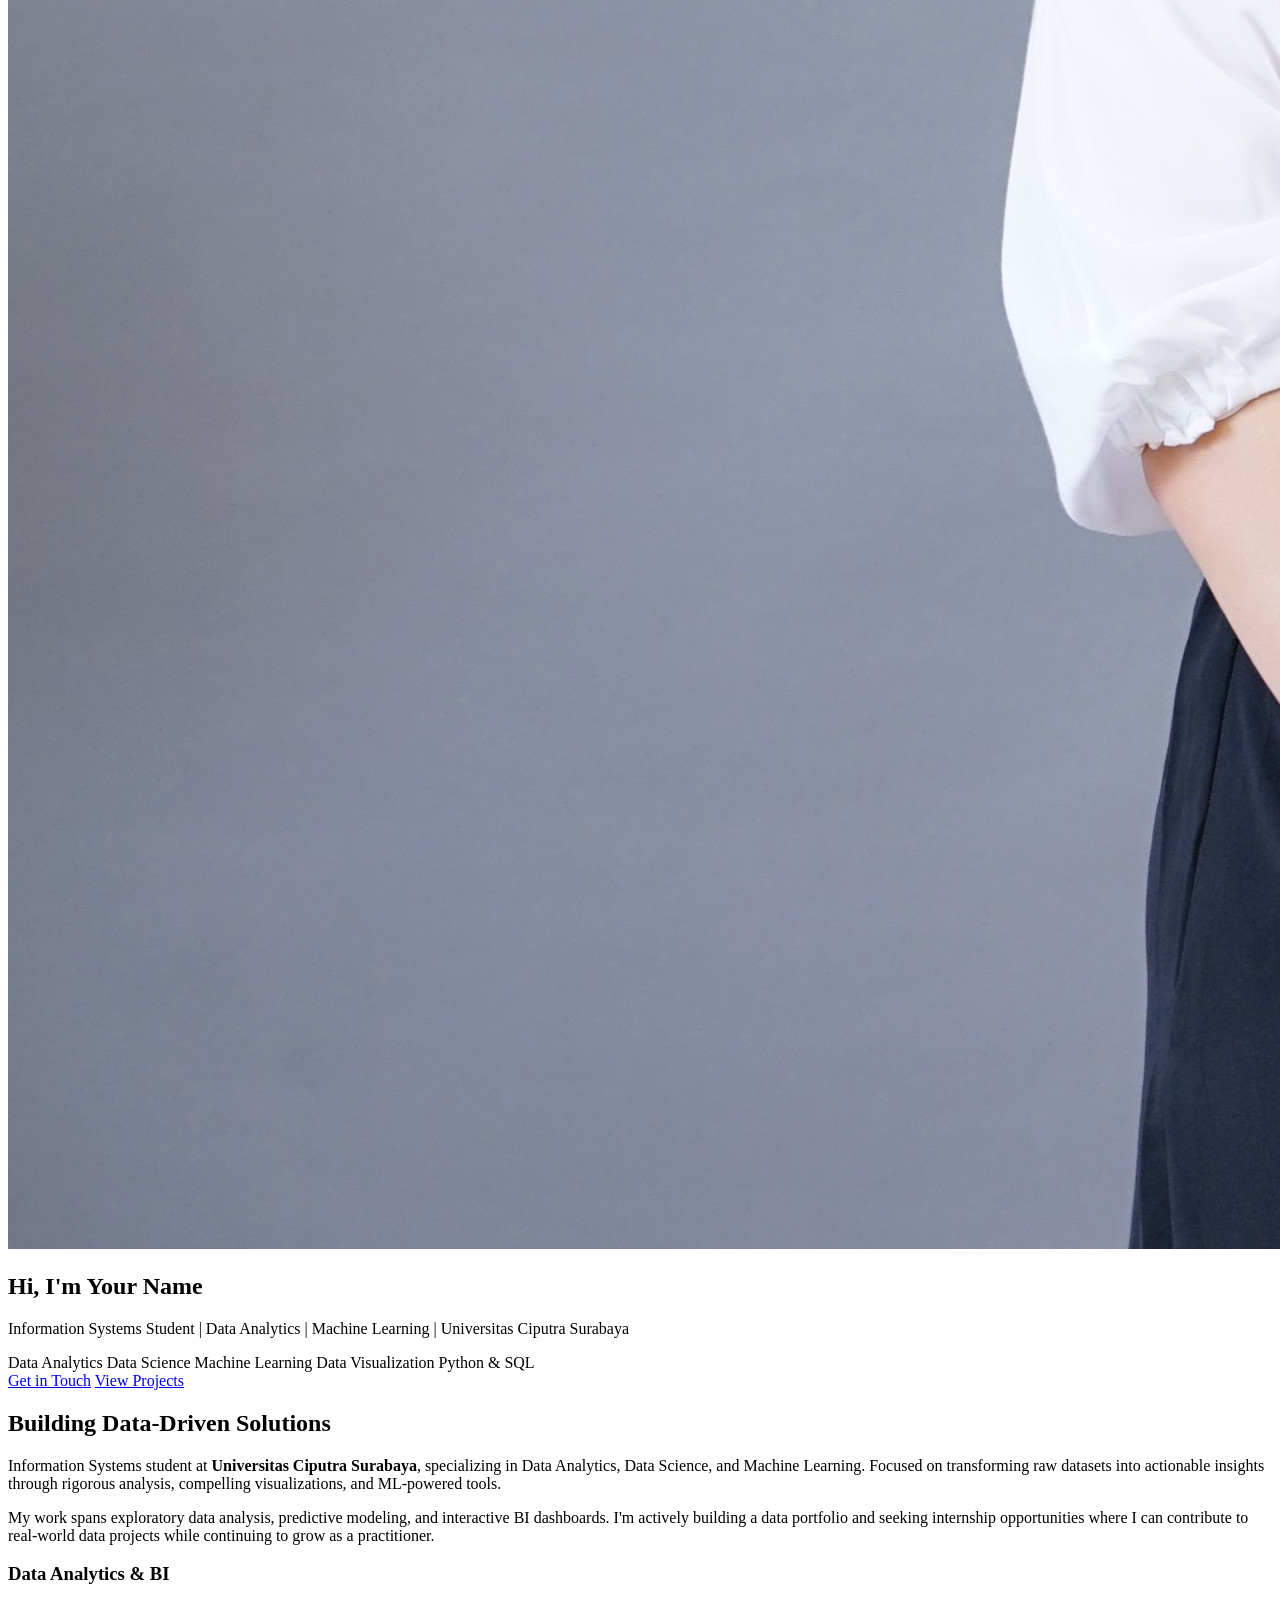
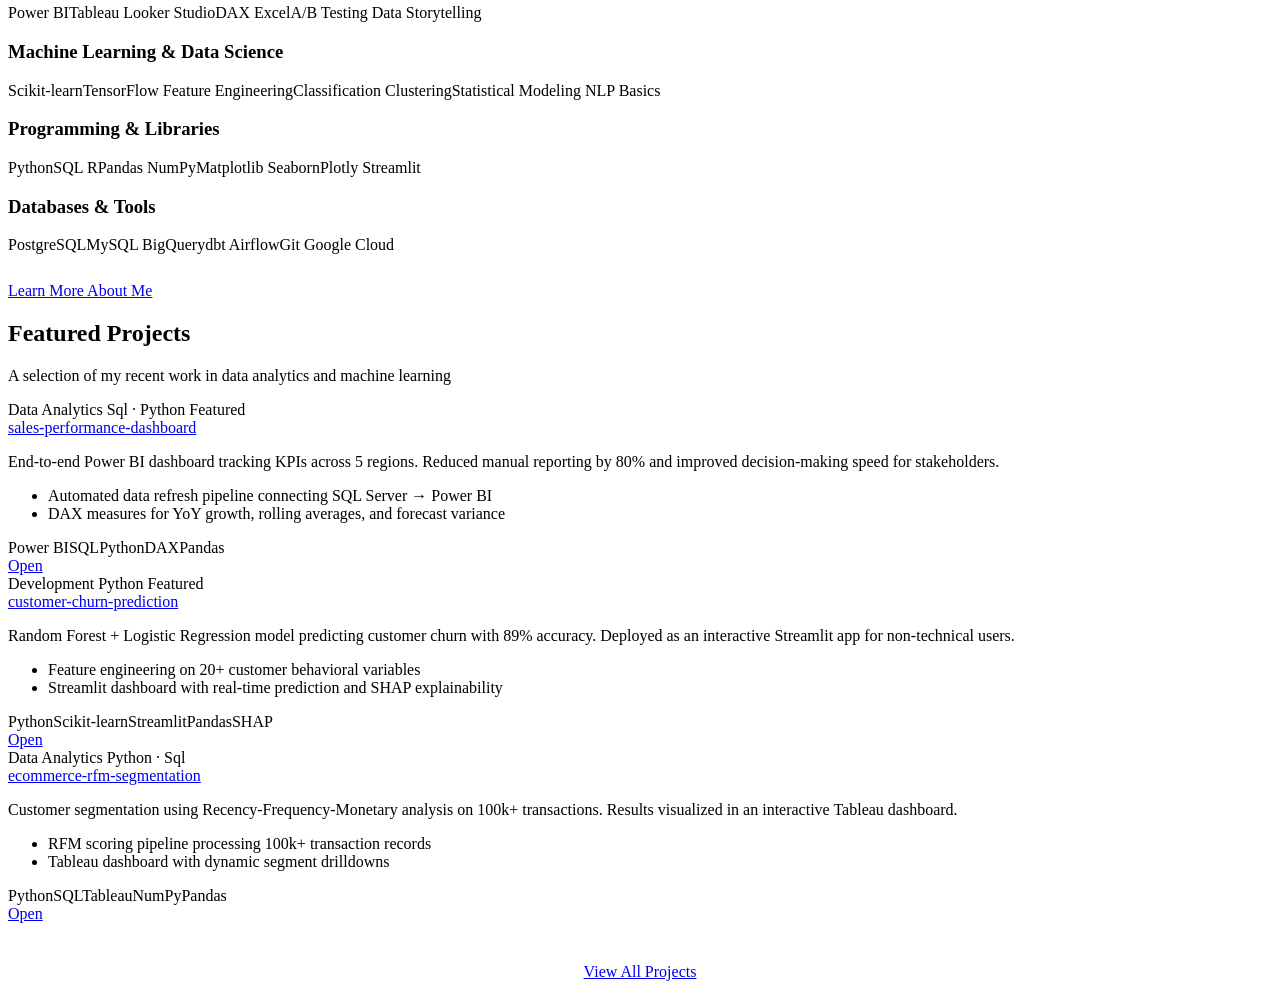
==== commit 19e64ace: "split pages" ====
--- a/index.html
+++ b/index.html
@@ -1,595 +1,104 @@
 <!DOCTYPE html>
 <html lang="en" data-theme="dark">
-<head>
-  <meta charset="UTF-8" />
-  <meta name="viewport" content="width=device-width, initial-scale=1.0" />
-  <title>Ruby Arthalia Golden</title>
-  <link rel="preconnect" href="https://fonts.googleapis.com" />
-  <link rel="preconnect" href="https://fonts.gstatic.com" crossorigin />
-  <link href="https://fonts.googleapis.com/css2?family=Inter:wght@300;400;500;600;700&family=Roboto:wght@300;400;500&family=Source+Sans+3:wght@300;400;600&display=swap" rel="stylesheet" />
-  <link rel="stylesheet" href="style.css" />
-</head>
-<body>
+<body>  
+  <main id="main-content">
 
-  <!-- ════════════════════════════════════════════
-       STICKY NAV
-  ════════════════════════════════════════════ -->
-  <nav id="navbar" role="navigation" aria-label="Main navigation">
-    <a href="#home" class="nav-logo" aria-label="Home">
-      <span class="logo-bracket">&lt;</span>Ruby Arthalia Golden<span class="logo-bracket">/&gt;</span>
-    </a>
+    <!-- ════════════ HOME ════════════ -->
+    <section id="home" class="page-section">
+      <div class="container">
 
-    <ul class="nav-links" role="list">
-      <li><a href="#home"     class="nav-link active">Home</a></li>
-      <li><a href="#about"    class="nav-link">About</a></li>
-      <li><a href="#projects" class="nav-link">Projects</a></li>
-      <li><a href="#contact"  class="nav-link">Contact</a></li>
-    </ul>
-
-    <div class="nav-right">
-      <!-- Theme toggle -->
-      <button id="theme-toggle" class="theme-toggle" aria-label="Toggle light/dark mode">
-        <span class="toggle-track">
-          <span class="toggle-icon sun">☀</span>
-          <span class="toggle-icon moon">☾</span>
-          <span class="toggle-thumb"></span>
-        </span>
-        <span class="toggle-label" id="toggle-label">Light</span>
-      </button>
-      <!-- Hamburger (mobile) -->
-      <button class="hamburger" id="hamburger" aria-label="Open menu" aria-expanded="false">
-        <span></span><span></span><span></span>
-      </button>
-    </div>
-  </nav>
-
-  <!-- Mobile drawer -->
-  <div class="mobile-drawer" id="mobile-drawer" role="dialog" aria-label="Mobile navigation">
-    <div class="drawer-header">
-      <span class="nav-logo"><span class="logo-bracket">&lt;</span>YN<span class="logo-bracket">/&gt;</span></span>
-      <button class="drawer-close" id="drawer-close" aria-label="Close menu">✕</button>
-    </div>
-    <ul class="drawer-links" role="list">
-      <li><a href="#home"     class="drawer-link">Home</a></li>
-      <li><a href="#about"    class="drawer-link">About</a></li>
-      <li><a href="#projects" class="drawer-link">Projects</a></li>
-      <li><a href="#contact"  class="drawer-link">Contact</a></li>
-    </ul>
-  </div>
-
-
-  <!-- ════════════════════════════════════════════
-       HOME — "THE DASHBOARD VIEW"
-  ════════════════════════════════════════════ -->
-  <section id="home" class="section section--home">
-
-    <!-- ── Hero ── -->
-    <div class="hero-grid">
-      <div class="hero-text reveal">
-        <!-- Status badge -->
-        <div class="status-badge">
-          <span class="status-dot"></span>
-          Actively seeking Data internships
-        </div>
-
-        <h1 class="hero-heading">
-          Hi, I'm <span class="accent">Ruby</span>
-        </h1>
-        <div class="hero-role">
-          <span class="role-prefix">I build with&nbsp;</span>
-          <span class="typed-wrap"><span id="typed"></span><span class="typed-cursor">|</span></span>
-        </div>
-        <p class="hero-bio">
-          Information Systems student at <strong>Universitas Ciputra Surabaya</strong>.
-          Passionate about <strong>Data Analytics</strong>, <strong>Data Science</strong>, and
-          <strong>Machine Learning</strong> — turning messy datasets into clear insights and
-          building ML-powered solutions that actually matter.
-        </p>
-        <div class="hero-ctas">
-          <a href="resume.pdf" class="btn btn--primary" download>
-            <svg width="14" height="14" viewBox="0 0 14 14" fill="none" aria-hidden="true">
-              <path d="M7 9.5L3.5 6H5.75V1H8.25V6H10.5L7 9.5Z" fill="currentColor"/>
-              <rect x="2" y="11" width="10" height="1.5" rx=".75" fill="currentColor"/>
-            </svg>
-            Download Resume
-          </a>
-          <a href="#about" class="btn btn--outline">Learn More About Me</a>
-        </div>
-
-        <!-- Quick stats bar -->
-        <div class="hero-stats" aria-label="Key statistics">
-          <div class="stat">
-            <span class="stat-n" id="proj-stat">8<span class="accent">+</span></span>
-            <span class="stat-l">Projects</span>
-          </div>
-          <div class="stat-divider" aria-hidden="true"></div>
-          <div class="stat">
-            <span class="stat-n">3<span class="accent">+</span></span>
-            <span class="stat-l">Certifications</span>
-          </div>
-          <div class="stat-divider" aria-hidden="true"></div>
-          <div class="stat">
-            <span class="stat-n">2<span class="accent">+</span></span>
-            <span class="stat-l">Years Learning</span>
-          </div>
-        </div>
-      </div>
-
-      <!-- Photo -->
-      <div class="hero-photo reveal reveal--delay1" aria-hidden="true">
-        <div class="photo-orbit" aria-hidden="true">
-          <div class="orbit-ring ring-1"></div>
-          <div class="orbit-ring ring-2"></div>
-        </div>
-        <div class="photo-frame">
-          <div class="photo-inner" id="profile-photo">
-            <!-- Replace span below with: <img src="your-photo.jpg" alt="Your Name"> -->
-             <img src="DSC51415.JPG" alt="Ruby Arthalia Golden">
-            <!-- <span class="photo-placeholder" aria-label="Profile photo placeholder">👤</span> -->
-          </div>
-        </div>
-      </div>
-    </div>
-
-    <!-- ── Dashboard Row ── -->
-    <div class="dashboard-row">
-
-      <!-- 1. Skills Radar (Standout Feature #1) -->
-      <div class="dash-card dash-card--radar reveal reveal--delay1" aria-label="Skills radar chart">
-        <div class="dash-card__header">
-          <span class="dash-label">Skill Proficiency</span>
-          <span class="dash-badge">Radar</span>
-        </div>
-        <div class="radar-wrap">
-          <svg id="radar-chart" viewBox="0 0 200 200" aria-hidden="true"></svg>
-          <div class="radar-legend" id="radar-legend"></div>
-        </div>
-      </div>
-
-      <!-- 2. Currently Learning (Standout Feature #2) -->
-      <div class="dash-card dash-card--learning reveal reveal--delay2" aria-label="Currently learning widget">
-        <div class="dash-card__header">
-          <span class="dash-label">Currently Learning</span>
-          <span class="dash-badge live">● Live</span>
-        </div>
-        <ul class="learning-list" id="learning-list">
-          <!-- Injected by JS -->
-        </ul>
-      </div>
-
-      <!-- 3. Tech Stack quick preview -->
-      <div class="dash-card dash-card--stack reveal reveal--delay3" aria-label="Tech stack preview">
-        <div class="dash-card__header">
-          <span class="dash-label">Core Stack</span>
-        </div>
-        <div class="stack-pills">
-          <span class="pill pill--hi">Python</span>
-          <span class="pill pill--hi">SQL</span>
-          <span class="pill pill--hi">Power BI</span>
-          <span class="pill">Pandas</span>
-          <span class="pill">Scikit-learn</span>
-          <span class="pill">Tableau</span>
-          <span class="pill">NumPy</span>
-          <span class="pill">BigQuery</span>
-          <span class="pill">Git</span>
-          <span class="pill">R</span>
-          <span class="pill">Matplotlib</span>
-          <span class="pill">Streamlit</span>
-        </div>
-      </div>
-
-    </div>
-
-    <!-- ── Recent Projects Preview ── -->
-    <div class="section-subheader reveal">
-      <div class="subheader-text">
-        <span class="section-label">Recent Work</span>
-        <h2 class="section-title">Latest <strong>Projects</strong></h2>
-      </div>
-      <a href="#projects" class="btn btn--ghost">View All Projects →</a>
-    </div>
-
-    <div class="preview-grid" id="preview-grid">
-      <!-- Top 3 projects injected by JS -->
-    </div>
-
-  </section>
-
-
-  <!-- ════════════════════════════════════════════
-       ABOUT
-  ════════════════════════════════════════════ -->
-  <section id="about" class="section section--alt">
-    <div class="section-header reveal">
-      <span class="section-label">About Me</span>
-      <h2 class="section-title">Education, Skills <strong>&amp; Background</strong></h2>
-      <p class="section-sub">
-        A closer look at my academic journey, technical skills, and hands-on experience in data.
-      </p>
-    </div>
-
-    <div class="about-grid">
-
-      <!-- Education -->
-      <div class="about-card reveal" aria-label="Education timeline">
-        <div class="about-card__head">
-          <span class="acard-icon" aria-hidden="true">🎓</span>
-          <span class="acard-title">Education</span>
-        </div>
-        <ol class="timeline" aria-label="Education history">
-          <li class="tl-item">
-            <div class="tl-marker" aria-hidden="true"></div>
-            <div class="tl-body">
-              <p class="tl-title">S1 Information Systems</p>
-              <p class="tl-org">Universitas Ciputra Surabaya</p>
-              <p class="tl-meta">2022 – Present · GPA 3.7 / 4.0</p>
-              <p class="tl-note">Focus: Data Analytics &amp; Machine Learning</p>
-            </div>
-          </li>
-          <li class="tl-item">
-            <div class="tl-marker" aria-hidden="true"></div>
-            <div class="tl-body">
-              <p class="tl-title">Data Science Bootcamp</p>
-              <p class="tl-org">Hacktiv8 / [Your Bootcamp]</p>
-              <p class="tl-meta">2024 · 3-Month Intensive</p>
-              <p class="tl-note">Practical ML, EDA, and Deployment</p>
-            </div>
-          </li>
-        </ol>
-      </div>
-
-      <!-- Work Experience -->
-      <div class="about-card reveal reveal--delay1" aria-label="Work experience timeline">
-        <div class="about-card__head">
-          <span class="acard-icon" aria-hidden="true">💼</span>
-          <span class="acard-title">Work Experience</span>
-        </div>
-        <ol class="timeline" aria-label="Work history">
-          <li class="tl-item">
-            <div class="tl-marker" aria-hidden="true"></div>
-            <div class="tl-body">
-              <p class="tl-title">Data Analyst Intern — [Company]</p>
-              <p class="tl-org">PT. Example Indonesia</p>
-              <p class="tl-meta">Jun 2024 – Sep 2024 · Internship</p>
-              <p class="tl-note">Built dashboards, automated reports, performed EDA on sales data</p>
-            </div>
-          </li>
-          <li class="tl-item">
-            <div class="tl-marker" aria-hidden="true"></div>
-            <div class="tl-body">
-              <p class="tl-title">Research Assistant — IS Dept.</p>
-              <p class="tl-org">Universitas Ciputra Surabaya</p>
-              <p class="tl-meta">Feb 2024 – May 2024 · Part-time</p>
-              <p class="tl-note">Data collection, preprocessing, and statistical analysis for faculty research</p>
-            </div>
-          </li>
-        </ol>
-      </div>
-
-      <!-- Tech Stack -->
-      <div class="about-card about-card--full reveal reveal--delay2" aria-label="Tech stack">
-        <div class="about-card__head">
-          <span class="acard-icon" aria-hidden="true">⚙️</span>
-          <span class="acard-title">Tech Stack</span>
-        </div>
-        <div class="stack-grid">
-          <div class="stack-group">
-            <p class="stack-cat">Languages &amp; Query</p>
-            <div class="tag-cloud">
-              <span class="tag tag--hi">Python</span>
-              <span class="tag tag--hi">SQL</span>
-              <span class="tag">R</span>
-              <span class="tag">DAX</span>
-              <span class="tag">Bash</span>
+        <!-- Hero block -->
+        <div class="hero-block reveal">
+          <div class="hero-photo-wrap">
+            <div class="hero-photo">
+              <img src="DSC51415.JPG" alt="Ruby Arthalia" />
+              <!-- <span class="photo-placeholder">👤</span> -->
             </div>
           </div>
-          <div class="stack-group">
-            <p class="stack-cat">Visualization &amp; BI</p>
-            <div class="tag-cloud">
-              <span class="tag tag--hi">Power BI</span>
-              <span class="tag tag--hi">Tableau</span>
-              <span class="tag">Looker Studio</span>
-              <span class="tag">Plotly</span>
-              <span class="tag">Seaborn</span>
-              <span class="tag">Matplotlib</span>
+          <div class="hero-text">
+            <h1 class="hero-name">Hi, I'm Your Name</h1>
+            <p class="hero-tagline">Information Systems Student&nbsp;|&nbsp;Data Analytics&nbsp;|&nbsp;Machine Learning&nbsp;|&nbsp;Universitas Ciputra Surabaya</p>
+            <div class="role-chips">
+              <span class="role-chip">Data Analytics</span>
+              <span class="role-chip">Data Science</span>
+              <span class="role-chip">Machine Learning</span>
+              <span class="role-chip">Data Visualization</span>
+              <span class="role-chip">Python &amp; SQL</span>
             </div>
-          </div>
-          <div class="stack-group">
-            <p class="stack-cat">Data &amp; ML Libraries</p>
-            <div class="tag-cloud">
-              <span class="tag tag--hi">Pandas</span>
-              <span class="tag tag--hi">NumPy</span>
-              <span class="tag tag--hi">Scikit-learn</span>
-              <span class="tag">TensorFlow</span>
-              <span class="tag">PySpark</span>
-              <span class="tag">Statsmodels</span>
-            </div>
-          </div>
-          <div class="stack-group">
-            <p class="stack-cat">Databases &amp; Cloud</p>
-            <div class="tag-cloud">
-              <span class="tag">BigQuery</span>
-              <span class="tag">PostgreSQL</span>
-              <span class="tag">MySQL</span>
-              <span class="tag">Google Cloud</span>
-              <span class="tag">Airflow</span>
-              <span class="tag">dbt</span>
-              <span class="tag">Git</span>
-              <span class="tag">Streamlit</span>
+            <div class="hero-ctas">
+              <a href="#contact"  class="btn btn-primary">Get in Touch</a>
+              <a href="#projects" class="btn btn-outline">View Projects</a>
             </div>
           </div>
         </div>
-      </div>
 
-    </div>
-
-    <!-- Certifications -->
-    <div class="certs-section reveal">
-      <span class="section-label" style="margin-bottom:.75rem;display:block">Certifications</span>
-      <div class="certs-grid" id="certs-grid">
-        <div class="cert-card">
-          <span class="cert-ic" aria-hidden="true">📊</span>
-          <div>
-            <p class="cert-name">Google Data Analytics Professional</p>
-            <p class="cert-meta">Google · Coursera · 2024</p>
-          </div>
-        </div>
-        <div class="cert-card">
-          <span class="cert-ic" aria-hidden="true">🤖</span>
-          <div>
-            <p class="cert-name">IBM Data Science Professional</p>
-            <p class="cert-meta">IBM · Coursera · 2024</p>
-          </div>
-        </div>
-        <div class="cert-card">
-          <span class="cert-ic" aria-hidden="true">📈</span>
-          <div>
-            <p class="cert-name">Microsoft Power BI Data Analyst</p>
-            <p class="cert-meta">Microsoft · 2024</p>
-          </div>
-        </div>
-        <div class="cert-card">
-          <span class="cert-ic" aria-hidden="true">🐍</span>
-          <div>
-            <p class="cert-name">Python for Everybody</p>
-            <p class="cert-meta">University of Michigan · 2023</p>
-          </div>
-        </div>
-        <div class="cert-card">
-          <span class="cert-ic" aria-hidden="true">☁️</span>
-          <div>
-            <p class="cert-name">AWS Cloud Practitioner Essentials</p>
-            <p class="cert-meta">Amazon Web Services · 2024</p>
-          </div>
-        </div>
-      </div>
-    </div>
-
-  </section>
-
-
-  <!-- ════════════════════════════════════════════
-       PROJECTS
-  ════════════════════════════════════════════ -->
-  <section id="projects" class="section">
-    <div class="section-header reveal">
-      <span class="section-label">Portfolio</span>
-      <h2 class="section-title">My <strong>Projects</strong></h2>
-      <p class="section-sub">
-        Analytics dashboards, ML models, and data pipelines — each one solving a real problem.
-      </p>
-    </div>
-
-    <!-- Filter bar -->
-    <div class="filter-bar reveal" role="group" aria-label="Project filters">
-      <!-- Type filters -->
-      <div class="filter-group">
-        <span class="filter-label" id="type-label">Type:</span>
-        <div class="chip-group" role="radiogroup" aria-labelledby="type-label" id="type-chips">
-          <button class="chip chip--on" data-filter="type" data-val="all" role="radio" aria-checked="true">All</button>
-          <button class="chip" data-filter="type" data-val="analyst" role="radio" aria-checked="false">Analytics</button>
-          <button class="chip" data-filter="type" data-val="develop" role="radio" aria-checked="false">Development</button>
-        </div>
-      </div>
-
-      <!-- Language filters -->
-      <div class="filter-group">
-        <span class="filter-label" id="lang-label">Language:</span>
-        <div class="chip-group" role="radiogroup" aria-labelledby="lang-label" id="lang-chips">
-          <button class="chip chip--on" data-filter="lang" data-val="all" role="radio" aria-checked="true">All</button>
-          <button class="chip" data-filter="lang" data-val="python" role="radio" aria-checked="false">Python</button>
-          <button class="chip" data-filter="lang" data-val="sql" role="radio" aria-checked="false">SQL</button>
-          <button class="chip" data-filter="lang" data-val="r" role="radio" aria-checked="false">R</button>
-        </div>
-      </div>
-
-      <!-- Search + count (Standout Feature #3) -->
-      <div class="filter-right">
-        <span class="proj-count" id="proj-count" aria-live="polite">
-          Showing <strong id="count-num">8</strong> projects
-        </span>
-        <div class="search-wrap">
-          <svg class="search-ico" width="14" height="14" viewBox="0 0 14 14" fill="none" aria-hidden="true">
-            <circle cx="6" cy="6" r="4.5" stroke="currentColor" stroke-width="1.25"/>
-            <path d="M9.5 9.5L12 12" stroke="currentColor" stroke-width="1.25" stroke-linecap="round"/>
-          </svg>
-          <input type="search" class="search-input" id="proj-search"
-                 placeholder="Search projects…" aria-label="Search projects" />
-        </div>
-      </div>
-    </div>
-
-    <!-- Projects grid -->
-    <div class="proj-grid" id="proj-grid" aria-label="Projects list">
-      <!-- Injected by JS -->
-    </div>
-
-  </section>
-
-
-  <!-- ════════════════════════════════════════════
-       CONTACT
-  ════════════════════════════════════════════ -->
-  <section id="contact" class="section section--alt">
-    <div class="section-header reveal">
-      <span class="section-label">Get In Touch</span>
-      <h2 class="section-title">Let's <strong>Work Together</strong></h2>
-      <p class="section-sub">
-        Open to Data internships, freelance projects, and collaborations.
-        I reply within 24 hours.
-      </p>
-    </div>
-
-    <div class="contact-grid">
-
-      <!-- Info side -->
-      <div class="contact-info reveal">
-        <h3 class="ci-title">Contact Details</h3>
-        <p class="ci-desc">
-          Have a project, internship opportunity, or idea? Drop a message and let's connect.
-        </p>
-        <address class="contact-details" aria-label="Contact information">
-          <div class="cd-item">
-            <div class="cd-icon" aria-hidden="true">✉</div>
-            <div>
-              <p class="cd-label">Email</p>
-              <p class="cd-val">yourname@student.ciputra.ac.id</p>
+        <!-- About preview -->
+        <div class="content-block reveal">
+          <h2 class="block-heading">Building Data-Driven Solutions</h2>
+          <p class="block-body">
+            Information Systems student at <strong>Universitas Ciputra Surabaya</strong>, specializing in
+            Data Analytics, Data Science, and Machine Learning. Focused on transforming raw datasets into
+            actionable insights through rigorous analysis, compelling visualizations, and ML-powered tools.
+          </p>
+          <p class="block-body" style="margin-top:.85rem">
+            My work spans exploratory data analysis, predictive modeling, and interactive BI dashboards.
+            I'm actively building a data portfolio and seeking internship opportunities where I can contribute
+            to real-world data projects while continuing to grow as a practitioner.
+          </p>
+          <div class="skill-groups">
+            <div class="skill-group">
+              <h3 class="sg-title">Data Analytics &amp; BI</h3>
+              <div class="stags">
+                <span class="stag">Power BI</span><span class="stag">Tableau</span>
+                <span class="stag">Looker Studio</span><span class="stag">DAX</span>
+                <span class="stag">Excel</span><span class="stag">A/B Testing</span>
+                <span class="stag">Data Storytelling</span>
+              </div>
+            </div>
+            <div class="skill-group">
+              <h3 class="sg-title">Machine Learning &amp; Data Science</h3>
+              <div class="stags">
+                <span class="stag">Scikit-learn</span><span class="stag">TensorFlow</span>
+                <span class="stag">Feature Engineering</span><span class="stag">Classification</span>
+                <span class="stag">Clustering</span><span class="stag">Statistical Modeling</span>
+                <span class="stag">NLP Basics</span>
+              </div>
+            </div>
+            <div class="skill-group">
+              <h3 class="sg-title">Programming &amp; Libraries</h3>
+              <div class="stags">
+                <span class="stag">Python</span><span class="stag">SQL</span>
+                <span class="stag">R</span><span class="stag">Pandas</span>
+                <span class="stag">NumPy</span><span class="stag">Matplotlib</span>
+                <span class="stag">Seaborn</span><span class="stag">Plotly</span>
+                <span class="stag">Streamlit</span>
+              </div>
+            </div>
+            <div class="skill-group">
+              <h3 class="sg-title">Databases &amp; Tools</h3>
+              <div class="stags">
+                <span class="stag">PostgreSQL</span><span class="stag">MySQL</span>
+                <span class="stag">BigQuery</span><span class="stag">dbt</span>
+                <span class="stag">Airflow</span><span class="stag">Git</span>
+                <span class="stag">Google Cloud</span>
+              </div>
             </div>
           </div>
-          <div class="cd-item">
-            <div class="cd-icon" aria-hidden="true">📍</div>
-            <div>
-              <p class="cd-label">Location</p>
-              <p class="cd-val">Surabaya, East Java, Indonesia</p>
-            </div>
-          </div>
-          <div class="cd-item">
-            <div class="cd-icon" aria-hidden="true">🎓</div>
-            <div>
-              <p class="cd-label">University</p>
-              <p class="cd-val">Universitas Ciputra Surabaya</p>
-            </div>
-          </div>
-          <div class="cd-item">
-            <div class="cd-icon" aria-hidden="true">💼</div>
-            <div>
-              <p class="cd-label">Status</p>
-              <p class="cd-val">Seeking Data Internships 2025</p>
-            </div>
-          </div>
-        </address>
-      </div>
-
-      <!-- Form side -->
-      <div class="contact-form-wrap reveal reveal--delay1">
-        <!--
-          SETUP: Register at https://formspree.io (free).
-          Get your form ID and replace YOUR_FORM_ID below.
-        -->
-        <form
-          id="contact-form"
-          class="contact-form"
-          action="https://formspree.io/f/YOUR_FORM_ID"
-          method="POST"
-          novalidate
-        >
-          <div class="form-row">
-            <div class="form-group">
-              <label for="f-fname">First Name <span aria-hidden="true">*</span></label>
-              <input id="f-fname" type="text" name="first_name" placeholder="John" required autocomplete="given-name" />
-            </div>
-            <div class="form-group">
-              <label for="f-lname">Last Name</label>
-              <input id="f-lname" type="text" name="last_name" placeholder="Doe" autocomplete="family-name" />
-            </div>
-          </div>
-          <div class="form-group">
-            <label for="f-email">Email Address <span aria-hidden="true">*</span></label>
-            <input id="f-email" type="email" name="email" placeholder="john@company.com" required autocomplete="email" />
-          </div>
-          <div class="form-group">
-            <label for="f-subject">Subject</label>
-            <input id="f-subject" type="text" name="subject" placeholder="Internship Opportunity / Collaboration / Project…" />
-          </div>
-          <div class="form-group">
-            <label for="f-message">Message <span aria-hidden="true">*</span></label>
-            <textarea id="f-message" name="message" rows="5"
-              placeholder="Tell me about the opportunity or project…" required></textarea>
-          </div>
-          <button type="submit" class="btn btn--primary btn--full" id="form-submit">
-            Send Message →
-          </button>
-          <div class="form-status" id="form-status" role="alert" aria-live="polite"></div>
-        </form>
-      </div>
-
-    </div>
-  </section>
-
-
-  <!-- ════════════════════════════════════════════
-       FOOTER
-  ════════════════════════════════════════════ -->
-  <footer class="site-footer" role="contentinfo">
-    <div class="footer-inner">
-      <div class="footer-top">
-
-        <!-- Brand -->
-        <div class="footer-brand">
-          <a href="#home" class="nav-logo footer-logo" aria-label="Home">
-            <span class="logo-bracket">&lt;</span>YN<span class="logo-bracket">/&gt;</span>
-          </a>
-          <p class="footer-desc">
-            Information Systems student at Universitas Ciputra Surabaya.
-            Building data-driven solutions and chasing internship opportunities.
-          </p>
-          <!-- Social links -->
-          <nav class="socials" aria-label="Social media links">
-            <a href="https://linkedin.com/in/rubyarthalia" class="soc-link" target="_blank" rel="noopener" aria-label="LinkedIn">
-              <svg width="14" height="14" viewBox="0 0 24 24" fill="currentColor" aria-hidden="true"><path d="M20.447 20.452h-3.554v-5.569c0-1.328-.027-3.037-1.852-3.037-1.853 0-2.136 1.445-2.136 2.939v5.667H9.351V9h3.414v1.561h.046c.477-.9 1.637-1.85 3.37-1.85 3.601 0 4.267 2.37 4.267 5.455v6.286zM5.337 7.433a2.062 2.062 0 01-2.063-2.065 2.064 2.064 0 112.063 2.065zm1.782 13.019H3.555V9h3.564v11.452zM22.225 0H1.771C.792 0 0 .774 0 1.729v20.542C0 23.227.792 24 1.771 24h20.451C23.2 24 24 23.227 24 22.271V1.729C24 .774 23.2 0 22.222 0h.003z"/></svg>
-            </a>
-            <a href="https://github.com/rubyarthalia" class="soc-link" target="_blank" rel="noopener" aria-label="GitHub">
-              <svg width="14" height="14" viewBox="0 0 24 24" fill="currentColor" aria-hidden="true"><path d="M12 2C6.477 2 2 6.477 2 12c0 4.42 2.865 8.17 6.839 9.49.5.092.682-.217.682-.482 0-.237-.008-.866-.013-1.7-2.782.603-3.369-1.342-3.369-1.342-.454-1.155-1.11-1.462-1.11-1.462-.908-.62.069-.608.069-.608 1.003.07 1.531 1.03 1.531 1.03.892 1.529 2.341 1.087 2.91.832.092-.647.35-1.088.636-1.338-2.22-.253-4.555-1.11-4.555-4.943 0-1.091.39-1.984 1.029-2.683-.103-.253-.446-1.27.098-2.647 0 0 .84-.269 2.75 1.025A9.578 9.578 0 0112 6.836c.85.004 1.705.115 2.504.337 1.909-1.294 2.747-1.025 2.747-1.025.546 1.377.202 2.394.1 2.647.64.699 1.028 1.592 1.028 2.683 0 3.842-2.339 4.687-4.566 4.935.359.309.678.919.678 1.852 0 1.336-.012 2.415-.012 2.743 0 .267.18.579.688.481C19.138 20.167 22 16.418 22 12c0-5.523-4.477-10-10-10z"/></svg>
-            </a>
-            <a href="https://instagram.com/rubyarthalia" class="soc-link" target="_blank" rel="noopener" aria-label="Instagram">
-              <svg width="14" height="14" viewBox="0 0 24 24" fill="currentColor" aria-hidden="true"><path d="M12 2.163c3.204 0 3.584.012 4.85.07 3.252.148 4.771 1.691 4.919 4.919.058 1.265.069 1.645.069 4.849 0 3.205-.012 3.584-.069 4.849-.149 3.225-1.664 4.771-4.919 4.919-1.266.058-1.644.07-4.85.07-3.204 0-3.584-.012-4.849-.07-3.26-.149-4.771-1.699-4.919-4.92-.058-1.265-.07-1.644-.07-4.849 0-3.204.013-3.583.07-4.849.149-3.227 1.664-4.771 4.919-4.919 1.266-.057 1.645-.069 4.849-.069zm0-2.163c-3.259 0-3.667.014-4.947.072-4.358.2-6.78 2.618-6.98 6.98-.059 1.281-.073 1.689-.073 4.948 0 3.259.014 3.668.072 4.948.2 4.358 2.618 6.78 6.98 6.98 1.281.058 1.689.072 4.948.072 3.259 0 3.668-.014 4.948-.072 4.354-.2 6.782-2.618 6.979-6.98.059-1.28.073-1.689.073-4.948 0-3.259-.014-3.667-.072-4.947-.196-4.354-2.617-6.78-6.979-6.98-1.281-.059-1.69-.073-4.949-.073zm0 5.838a6.162 6.162 0 100 12.324 6.162 6.162 0 000-12.324zM12 16a4 4 0 110-8 4 4 0 010 8zm6.406-11.845a1.44 1.44 0 100 2.881 1.44 1.44 0 000-2.881z"/></svg>
-            </a>
-            <a href="#contact" class="soc-link" aria-label="Email">
-              <svg width="14" height="14" viewBox="0 0 24 24" fill="none" stroke="currentColor" stroke-width="2" aria-hidden="true"><path d="M4 4h16c1.1 0 2 .9 2 2v12c0 1.1-.9 2-2 2H4c-1.1 0-2-.9-2-2V6c0-1.1.9-2 2-2z"/><polyline points="22,6 12,13 2,6"/></svg>
-            </a>
-          </nav>
+          <a href="#about" class="btn btn-outline" style="margin-top:1.75rem;display:inline-flex">Learn More About Me</a>
         </div>
 
-        <!-- Quick links -->
-        <nav class="footer-col" aria-label="Quick links">
-          <h4 class="footer-col__title">Quick Links</h4>
-          <ul role="list">
-            <li><a href="#home">Home</a></li>
-            <li><a href="#about">About</a></li>
-            <li><a href="#projects">Projects</a></li>
-            <li><a href="#contact">Contact</a></li>
-          </ul>
-        </nav>
-
-        <!-- Connect -->
-        <nav class="footer-col" aria-label="Connect links">
-          <h4 class="footer-col__title">Connect</h4>
-          <ul role="list">
-            <li><a href="https://linkedin.com/in/rubyarthalia" target="_blank" rel="noopener">LinkedIn</a></li>
-            <li><a href="https://github.com/rubyarthalia" target="_blank" rel="noopener">GitHub</a></li>
-            <li><a href="https://instagram.com/rubyarthalia" target="_blank" rel="noopener">Instagram</a></li>
-            <li><a href="#contact">Email</a></li>
-          </ul>
-        </nav>
+        <!-- Featured projects preview -->
+        <div class="proj-section-head reveal">
+          <h2 class="block-heading">Featured Projects</h2>
+          <p class="block-body">A selection of my recent work in data analytics and machine learning</p>
+        </div>
+        <div class="proj-grid" id="home-proj-grid"></div>
+        <div style="text-align:center;margin-top:2.5rem" class="reveal">
+          <a href="#projects" class="btn btn-outline">View All Projects</a>
+        </div>
 
       </div>
-
-      <div class="footer-bottom">
-        <p>© 2025 Ruby Arthalia Golden — Information Systems, Universitas Ciputra Surabaya</p>
-        <p>Built with HTML · CSS · Vanilla JS</p>
-      </div>
-    </div>
-  </footer>
+    </section>
 
   <script src="script.js"></script>
 </body>
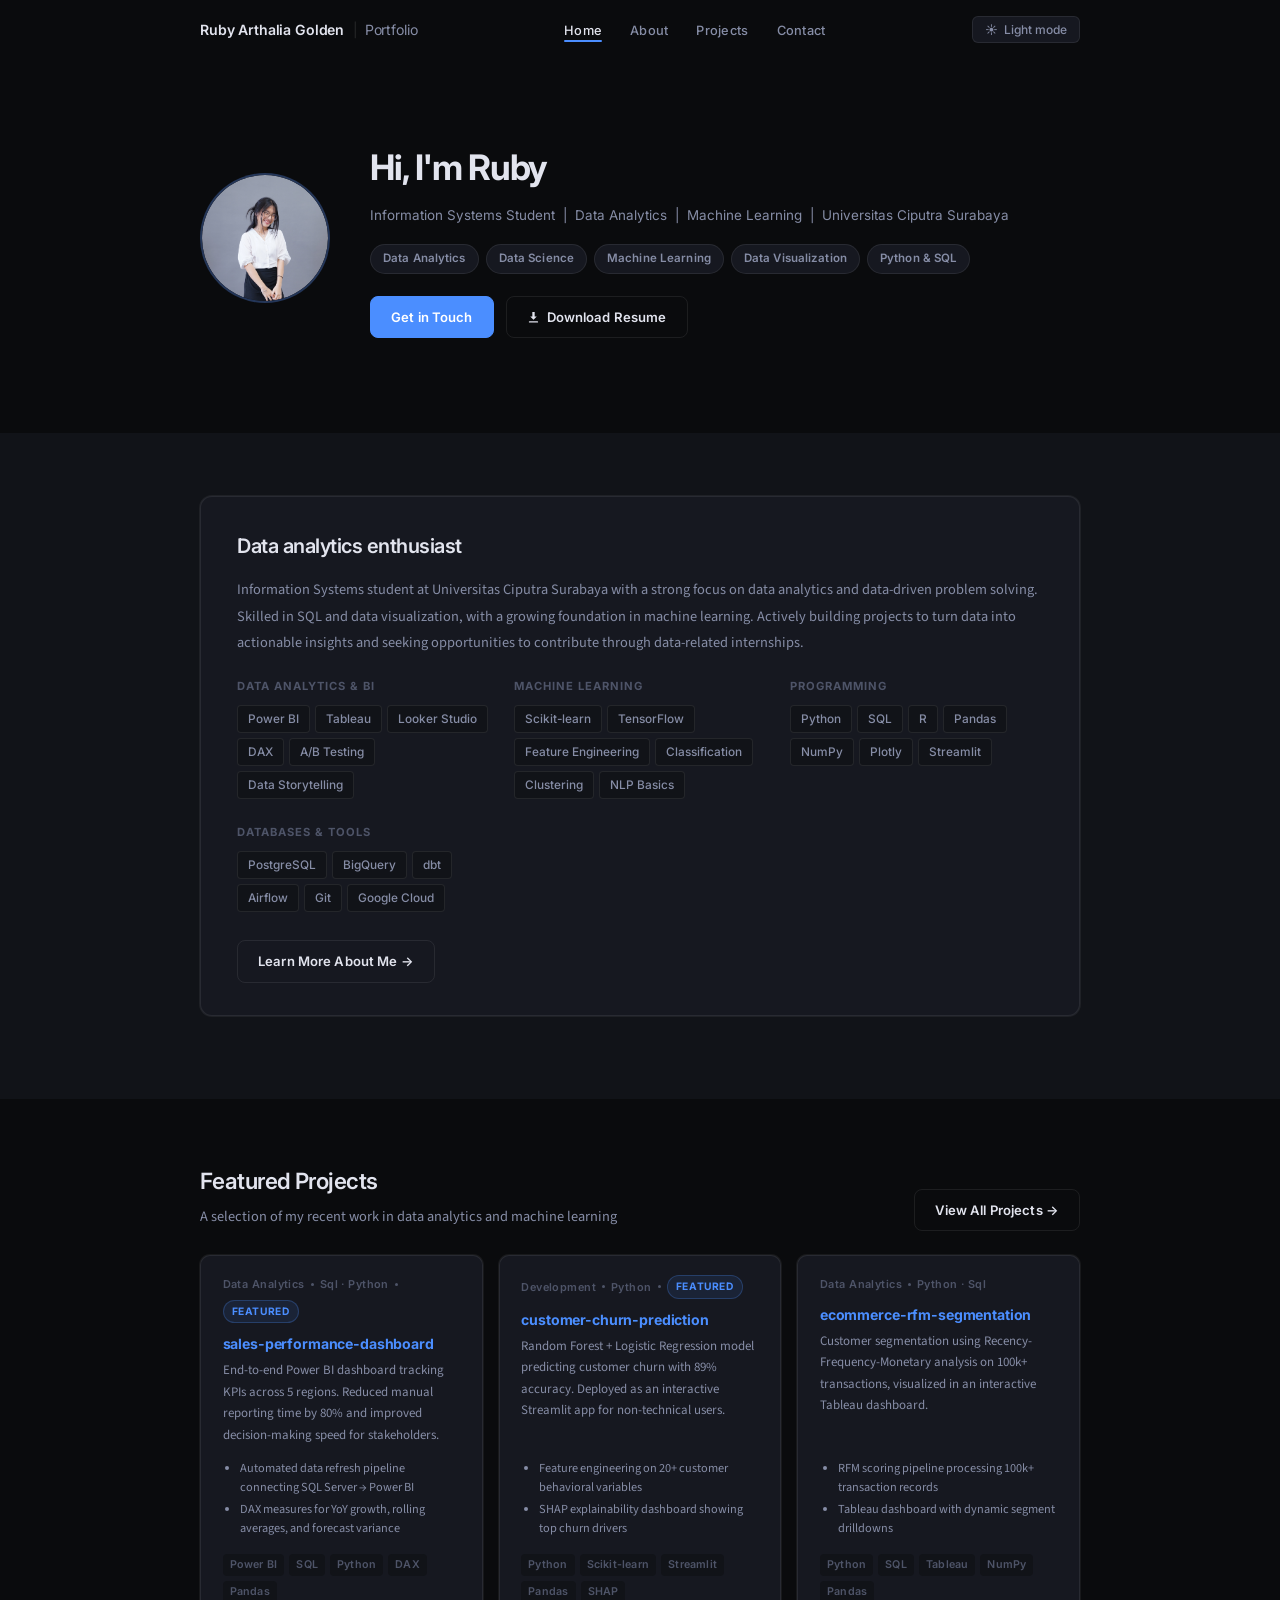
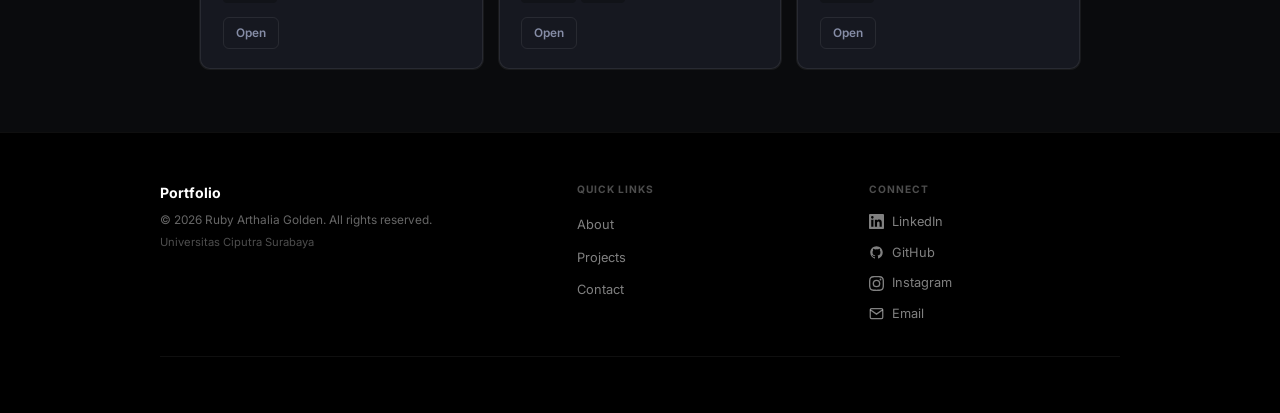
==== commit 38d21631: "perbaikin dikit" ====
--- a/index.html
+++ b/index.html
@@ -1,23 +1,34 @@
 <!DOCTYPE html>
 <html lang="en" data-theme="dark">
-<body>  
-  <main id="main-content">
+<head>
+  <meta charset="UTF-8" />
+  <meta name="viewport" content="width=device-width, initial-scale=1.0" />
+  <title>Ruby Arthalia Golden</title>
+  <meta name="description" content="Information Systems student at Universitas Ciputra Surabaya focused on Data Analytics, Data Science, and Machine Learning." />
+  <link rel="preconnect" href="https://fonts.googleapis.com" />
+  <link rel="preconnect" href="https://fonts.gstatic.com" crossorigin />
+  <link href="https://fonts.googleapis.com/css2?family=Inter:wght@300;400;500;600;700&family=Source+Sans+3:ital,wght@0,300;0,400;0,600;1,400&display=swap" rel="stylesheet" />
+  <link rel="stylesheet" href="css/style.css" />
+</head>
+<body>
+  <script src="components/header.js"></script>
+  <main>
+    <!-- ── HERO ── -->
+    <section class="page-section page-section--top">
+      <div class="container">
+        <div class="hero-block reveal">
 
-    <!-- ════════════ HOME ════════════ -->
-    <section id="home" class="page-section">
-      <div class="container">
+          <div class="hero-photo">
+            <img src="assets/DSC51415.JPG" alt="Ruby" />
+            <!-- <span style="user-select:none">👤</span> -->
+          </div>
 
-        <!-- Hero block -->
-        <div class="hero-block reveal">
-          <div class="hero-photo-wrap">
-            <div class="hero-photo">
-              <img src="DSC51415.JPG" alt="Ruby Arthalia" />
-              <!-- <span class="photo-placeholder">👤</span> -->
-            </div>
-          </div>
           <div class="hero-text">
-            <h1 class="hero-name">Hi, I'm Your Name</h1>
-            <p class="hero-tagline">Information Systems Student&nbsp;|&nbsp;Data Analytics&nbsp;|&nbsp;Machine Learning&nbsp;|&nbsp;Universitas Ciputra Surabaya</p>
+            <h1 class="hero-name">Hi, I'm Ruby</h1>
+            <p class="hero-tagline">
+              Information Systems Student &nbsp;|&nbsp; Data Analytics &nbsp;|&nbsp;
+              Machine Learning &nbsp;|&nbsp; Universitas Ciputra Surabaya
+            </p>
             <div class="role-chips">
               <span class="role-chip">Data Analytics</span>
               <span class="role-chip">Data Science</span>
@@ -26,80 +37,150 @@
               <span class="role-chip">Python &amp; SQL</span>
             </div>
             <div class="hero-ctas">
-              <a href="#contact"  class="btn btn-primary">Get in Touch</a>
-              <a href="#projects" class="btn btn-outline">View Projects</a>
+              <a href="contact.html" class="btn btn-primary">Get in Touch</a>
+              <a href="assets/resume.pdf" class="btn btn-outline" download>
+                <svg width="13" height="13" viewBox="0 0 14 14" fill="none" aria-hidden="true">
+                  <path d="M7 9.5L3.5 6H5.75V1H8.25V6H10.5L7 9.5Z" fill="currentColor"/>
+                  <rect x="2" y="11" width="10" height="1.5" rx=".75" fill="currentColor"/>
+                </svg>
+                Download Resume
+              </a>
             </div>
           </div>
+
         </div>
+      </div>
+    </section>
 
-        <!-- About preview -->
+    <!-- ── ABOUT PREVIEW ── -->
+    <section class="page-section section-alt">
+      <div class="container">
         <div class="content-block reveal">
-          <h2 class="block-heading">Building Data-Driven Solutions</h2>
+          <h2 class="block-heading">Data analytics enthusiast</h2>
           <p class="block-body">
-            Information Systems student at <strong>Universitas Ciputra Surabaya</strong>, specializing in
-            Data Analytics, Data Science, and Machine Learning. Focused on transforming raw datasets into
-            actionable insights through rigorous analysis, compelling visualizations, and ML-powered tools.
+            Information Systems student at Universitas Ciputra Surabaya with a strong focus on data analytics 
+            and data-driven problem solving. Skilled in SQL and data visualization, with a growing foundation 
+            in machine learning. Actively building projects to turn data into actionable insights and seeking 
+            opportunities to contribute through data-related internships.          
           </p>
-          <p class="block-body" style="margin-top:.85rem">
-            My work spans exploratory data analysis, predictive modeling, and interactive BI dashboards.
-            I'm actively building a data portfolio and seeking internship opportunities where I can contribute
-            to real-world data projects while continuing to grow as a practitioner.
-          </p>
+
           <div class="skill-groups">
             <div class="skill-group">
               <h3 class="sg-title">Data Analytics &amp; BI</h3>
               <div class="stags">
                 <span class="stag">Power BI</span><span class="stag">Tableau</span>
                 <span class="stag">Looker Studio</span><span class="stag">DAX</span>
-                <span class="stag">Excel</span><span class="stag">A/B Testing</span>
-                <span class="stag">Data Storytelling</span>
+                <span class="stag">A/B Testing</span><span class="stag">Data Storytelling</span>
               </div>
             </div>
             <div class="skill-group">
-              <h3 class="sg-title">Machine Learning &amp; Data Science</h3>
+              <h3 class="sg-title">Machine Learning</h3>
               <div class="stags">
                 <span class="stag">Scikit-learn</span><span class="stag">TensorFlow</span>
                 <span class="stag">Feature Engineering</span><span class="stag">Classification</span>
-                <span class="stag">Clustering</span><span class="stag">Statistical Modeling</span>
-                <span class="stag">NLP Basics</span>
+                <span class="stag">Clustering</span><span class="stag">NLP Basics</span>
               </div>
             </div>
             <div class="skill-group">
-              <h3 class="sg-title">Programming &amp; Libraries</h3>
+              <h3 class="sg-title">Programming</h3>
               <div class="stags">
                 <span class="stag">Python</span><span class="stag">SQL</span>
                 <span class="stag">R</span><span class="stag">Pandas</span>
-                <span class="stag">NumPy</span><span class="stag">Matplotlib</span>
-                <span class="stag">Seaborn</span><span class="stag">Plotly</span>
+                <span class="stag">NumPy</span><span class="stag">Plotly</span>
                 <span class="stag">Streamlit</span>
               </div>
             </div>
             <div class="skill-group">
               <h3 class="sg-title">Databases &amp; Tools</h3>
               <div class="stags">
-                <span class="stag">PostgreSQL</span><span class="stag">MySQL</span>
-                <span class="stag">BigQuery</span><span class="stag">dbt</span>
-                <span class="stag">Airflow</span><span class="stag">Git</span>
-                <span class="stag">Google Cloud</span>
+                <span class="stag">PostgreSQL</span><span class="stag">BigQuery</span>
+                <span class="stag">dbt</span><span class="stag">Airflow</span>
+                <span class="stag">Git</span><span class="stag">Google Cloud</span>
               </div>
             </div>
           </div>
-          <a href="#about" class="btn btn-outline" style="margin-top:1.75rem;display:inline-flex">Learn More About Me</a>
+
+          <a href="about.html" class="btn btn-outline" style="margin-top:1.75rem;display:inline-flex">
+            Learn More About Me →
+          </a>
+        </div>
+      </div>
+    </section>
+
+    <!-- ── FEATURED PROJECTS PREVIEW ── -->
+    <section class="page-section">
+      <div class="container">
+
+        <div class="proj-section-head reveal">
+          <div>
+            <h2 class="block-heading" style="font-size:1.4rem;margin-bottom:.3rem">Featured Projects</h2>
+            <p class="block-body">A selection of my recent work in data analytics and machine learning</p>
+          </div>
+          <a href="projects.html" class="btn btn-outline">View All Projects →</a>
         </div>
 
-        <!-- Featured projects preview -->
-        <div class="proj-section-head reveal">
-          <h2 class="block-heading">Featured Projects</h2>
-          <p class="block-body">A selection of my recent work in data analytics and machine learning</p>
-        </div>
         <div class="proj-grid" id="home-proj-grid"></div>
-        <div style="text-align:center;margin-top:2.5rem" class="reveal">
-          <a href="#projects" class="btn btn-outline">View All Projects</a>
+
+        <div class="view-all-cta reveal">
+          <a href="projects.html" class="btn btn-outline">View All Projects →</a>
         </div>
 
       </div>
     </section>
+  </main>
+  <script src="components/footer.js"></script>
+ 
+  <!-- Page-specific styles -->
+  <style>
+    .hero-block {
+      display: flex; align-items: center; gap: 2.5rem;
+      padding: 1.5rem 0 2rem;
+    }
+    .hero-text { flex: 1; }
+    .hero-name {
+      font-size: clamp(1.6rem, 3vw, 2.2rem);
+      font-weight: 700; letter-spacing: -.035em;
+      color: var(--text); margin-bottom: .45rem;
+    }
+    .hero-tagline {
+      font-size: .84rem; color: var(--text-2);
+      margin-bottom: 1.1rem; line-height: 1.6;
+    }
+    .hero-ctas { display: flex; flex-wrap: wrap; gap: .75rem; }
+    .proj-section-head {
+      display: flex; justify-content: space-between;
+      align-items: flex-end; margin-bottom: 1.5rem;
+    }
+    .view-all-cta {
+      text-align: center; margin-top: 2rem;
+      /* Hidden on desktop — visible only on mobile when header btn is cut off */
+      display: none;
+    }
+    @media (max-width: 680px) {
+      .hero-block { flex-direction: column; text-align: center; gap: 1.5rem; }
+      .hero-ctas { justify-content: center; }
+      .role-chips { justify-content: center; }
+      .proj-section-head { flex-direction: column; align-items: flex-start; gap: 1rem; }
+      .view-all-cta { display: block; }
+    }
+  </style>
 
-  <script src="script.js"></script>
+  <!-- Scripts -->
+  <script src="js/projects-data.js"></script>
+  <script src="js/projects-render.js"></script>
+  <script src="js/main.js"></script>
+  <script>
+    document.addEventListener("DOMContentLoaded", () => {
+      const grid = document.getElementById("home-proj-grid");
+      if (grid) {
+        // Show top 3: featured first, then by id
+        const top3 = [...PROJECTS]
+          .sort((a, b) => b.featured - a.featured)
+          .slice(0, 3);
+        renderProjectGrid(top3, grid);
+      }
+    });
+  </script>
+
 </body>
-</html>+</html>
--- a/css/style.css
+++ b/css/style.css
@@ -0,0 +1,418 @@
+/* ============================================================
+   style.css — Shared across all pages
+   Fonts : Inter (UI), Source Sans 3 (body)
+   Theme : CSS variables, dark default / light toggle
+   ============================================================ */
+
+/* ─── RESET ─── */
+*, *::before, *::after { box-sizing: border-box; margin: 0; padding: 0; }
+html { scroll-behavior: smooth; }
+body {
+  font-family: 'Inter', system-ui, sans-serif;
+  font-size: 15px;
+  line-height: 1.7;
+  background: var(--bg);
+  color: var(--text);
+  transition: background .25s, color .25s;
+  min-height: 100vh;
+  display: flex;
+  flex-direction: column;
+}
+main { flex: 1; }
+img, svg { display: block; max-width: 100%; }
+a { text-decoration: none; color: inherit; }
+ul, ol { list-style: none; }
+address { font-style: normal; }
+button { font-family: inherit; cursor: pointer; border: none; background: none; }
+
+/* ─── DARK (default) ─── */
+[data-theme="dark"] {
+  --bg:           #0A0B0D;
+  --bg-alt:       #111318;
+  --bg-card:      #161820;
+  --bg-hover:     #1D1F28;
+  --border:       rgba(255,255,255,0.08);
+  --border-h:     rgba(255,255,255,0.15);
+  --text:         #E2E4EE;
+  --text-2:       #868DA6;
+  --text-3:       #4E5468;
+  --accent:       #4B8EFF;
+  --accent-h:     #3A7AEF;
+  --accent-dim:   rgba(75,142,255,0.10);
+  --accent-bdr:   rgba(75,142,255,0.25);
+  --green:        #2DD584;
+  --green-dim:    rgba(45,213,132,0.10);
+  --green-bdr:    rgba(45,213,132,0.22);
+  --shadow:       0 1px 3px rgba(0,0,0,.5), 0 6px 20px rgba(0,0,0,.35);
+  --shadow-card:  0 0 0 1px rgba(255,255,255,.06);
+  --nav-bg:       rgba(10,11,13,0.88);
+  --footer-bg:    #000000;
+  --star:         #E3B341;
+  --fork:         #8B949E;
+}
+
+/* ─── LIGHT ─── */
+[data-theme="light"] {
+  --bg:           #FFFFFF;
+  --bg-alt:       #F6F8FA;
+  --bg-card:      #FFFFFF;
+  --bg-hover:     #F0F2F5;
+  --border:       rgba(0,0,0,0.08);
+  --border-h:     rgba(0,0,0,0.15);
+  --text:         #0D1117;
+  --text-2:       #57606A;
+  --text-3:       #9198A1;
+  --accent:       #0969DA;
+  --accent-h:     #0860CA;
+  --accent-dim:   rgba(9,105,218,0.08);
+  --accent-bdr:   rgba(9,105,218,0.22);
+  --green:        #1A7F37;
+  --green-dim:    rgba(26,127,55,0.08);
+  --green-bdr:    rgba(26,127,55,0.22);
+  --shadow:       0 1px 3px rgba(0,0,0,.07), 0 6px 20px rgba(0,0,0,.05);
+  --shadow-card:  0 0 0 1px rgba(0,0,0,.08);
+  --nav-bg:       rgba(255,255,255,0.92);
+  --footer-bg:    #0958b7;
+  --star:         #9A6700;
+  --fork:         #57606A;
+}
+
+/* ─── LAYOUT ─── */
+.container {
+  max-width: 960px;
+  margin: 0 auto;
+  padding: 0 clamp(1.25rem, 4vw, 2.5rem);
+}
+.page-section {
+  padding: clamp(3.5rem, 7vh, 5.5rem) 0;
+}
+.page-section--top {
+  padding-top: calc(60px + clamp(3rem, 6vh, 5rem));
+}
+.section-alt { background: var(--bg-alt); }
+
+/* ─── TYPOGRAPHY HELPERS ─── */
+.page-title {
+  font-size: clamp(1.8rem, 3.5vw, 2.5rem);
+  font-weight: 700;
+  letter-spacing: -.035em;
+  color: var(--text);
+  margin-bottom: .5rem;
+}
+.page-subtitle {
+  font-family: 'Source Sans 3', sans-serif;
+  font-size: .9rem;
+  color: var(--text-2);
+  line-height: 1.8;
+  max-width: 560px;
+}
+.block-heading {
+  font-size: 1.25rem;
+  font-weight: 600;
+  color: var(--text);
+  letter-spacing: -.025em;
+  margin-bottom: .85rem;
+}
+.block-body {
+  font-family: 'Source Sans 3', sans-serif;
+  font-size: .9rem;
+  color: var(--text-2);
+  line-height: 1.85;
+}
+.block-body strong { color: var(--text); font-weight: 600; }
+.block-body + .block-body { margin-top: .85rem; }
+
+/* ─── CONTENT BLOCK (card wrapper) ─── */
+.content-block {
+  background: var(--bg-card);
+  border: 1px solid var(--border);
+  border-radius: 12px;
+  padding: 2rem 2.25rem;
+  margin-bottom: 1.25rem;
+  box-shadow: var(--shadow-card);
+  transition: border-color .2s;
+}
+.content-block:hover { border-color: var(--border-h); }
+
+/* ─── BUTTONS ─── */
+.btn {
+  display: inline-flex;
+  align-items: center;
+  gap: 7px;
+  padding: 9px 20px;
+  border-radius: 8px;
+  font-size: .82rem;
+  font-weight: 600;
+  letter-spacing: .01em;
+  border: 1px solid transparent;
+  transition: background .2s, border-color .2s, color .2s, transform .15s;
+  cursor: pointer;
+  white-space: nowrap;
+}
+.btn-primary { background: var(--accent); color: #fff; border-color: var(--accent); }
+.btn-primary:hover { background: var(--accent-h); border-color: var(--accent-h); transform: translateY(-1px); }
+.btn-outline { background: transparent; color: var(--text); border-color: var(--border); }
+.btn-outline:hover { background: var(--bg-hover); border-color: var(--border-h); }
+.btn-full { width: 100%; justify-content: center; padding: 11px 20px; }
+
+/* ─── SKILL TAGS ─── */
+.skill-groups {
+  display: grid;
+  grid-template-columns: repeat(auto-fill, minmax(200px, 1fr));
+  gap: 1.5rem;
+  margin-top: 1.25rem;
+}
+.sg-title {
+  font-size: .7rem;
+  font-weight: 700;
+  letter-spacing: .09em;
+  text-transform: uppercase;
+  color: var(--text-3);
+  margin-bottom: .55rem;
+}
+.stags { display: flex; flex-wrap: wrap; gap: 5px; }
+.stag {
+  font-size: .74rem;
+  font-weight: 500;
+  padding: 3px 10px;
+  border-radius: 4px;
+  border: 1px solid var(--border);
+  color: var(--text-2);
+  background: var(--bg-alt);
+  transition: border-color .15s, color .15s, background .15s;
+  cursor: default;
+}
+.stag:hover { border-color: var(--accent-bdr); color: var(--accent); background: var(--accent-dim); }
+.stag--sm { font-size: .7rem; padding: 2px 8px; }
+
+/* ─── ROLE CHIPS ─── */
+.role-chips { display: flex; flex-wrap: wrap; gap: 7px; margin-bottom: 1.4rem; }
+.role-chip {
+  font-size: .72rem;
+  font-weight: 600;
+  padding: 4px 12px;
+  border-radius: 100px;
+  border: 1px solid var(--border);
+  color: var(--text-2);
+  background: var(--bg-card);
+  letter-spacing: .01em;
+}
+
+/* ─── PHOTO ─── */
+.hero-photo {
+  width: 130px; height: 130px;
+  border-radius: 50%;
+  border: 2px solid var(--accent-bdr);
+  background: var(--bg-card);
+  display: flex; align-items: center; justify-content: center;
+  font-size: 3.2rem; color: var(--text-3);
+  overflow: hidden; flex-shrink: 0;
+  transition: border-color .2s;
+}
+.hero-photo:hover { border-color: var(--accent); }
+.hero-photo img { width: 100%; height: 100%; object-fit: cover; border-radius: 50%; }
+.hero-photo--sm { width: 90px; height: 90px; font-size: 2.2rem; }
+
+/* ─── EXPERIENCE / EDUCATION CARDS ─── */
+.exp-list { display: flex; flex-direction: column; }
+.exp-card { padding: 1.4rem 0; border-bottom: 1px solid var(--border); }
+.exp-card:last-child { border-bottom: none; padding-bottom: 0; }
+.exp-title   { font-size: .95rem; font-weight: 700; color: var(--text); letter-spacing: -.015em; margin-bottom: .2rem; }
+.exp-company { font-size: .82rem; color: var(--text-2); margin-bottom: .18rem; }
+.exp-date    { font-size: .74rem; color: var(--text-3); font-weight: 500; margin-bottom: .75rem; }
+.exp-bullets { list-style: disc; padding-left: 1.2rem; display: flex; flex-direction: column; gap: .3rem; }
+.exp-bullets li {
+  font-family: 'Source Sans 3', sans-serif;
+  font-size: .84rem; color: var(--text-2); line-height: 1.65;
+}
+
+/* ─── CERT GRID ─── */
+.cert-grid {
+  display: grid;
+  grid-template-columns: repeat(auto-fill, minmax(235px, 1fr));
+  gap: 1rem;
+}
+.cert-card {
+  display: flex; gap: .9rem; align-items: flex-start;
+  padding: 1rem 1.15rem; border-radius: 10px;
+  border: 1px solid var(--border); background: var(--bg-alt);
+  transition: border-color .2s, background .2s, transform .2s;
+}
+.cert-card:hover { border-color: var(--accent-bdr); background: var(--accent-dim); transform: translateY(-2px); }
+.cert-icon { font-size: 1.6rem; flex-shrink: 0; line-height: 1; margin-top: 1px; }
+.cert-name { font-size: .8rem; font-weight: 600; color: var(--text); line-height: 1.4; margin-bottom: 2px; }
+.cert-meta { font-size: .71rem; color: var(--text-2); }
+.cert-date { font-size: .69rem; color: var(--text-3); margin-top: 2px; }
+
+/* ─── HOBBIES ─── */
+.hobbies-grid {
+  display: grid;
+  grid-template-columns: repeat(auto-fill, minmax(200px, 1fr));
+  gap: .9rem; margin-top: .75rem;
+}
+.hobby-card {
+  display: flex; gap: .8rem; align-items: flex-start;
+  padding: 1rem 1.1rem; border-radius: 10px;
+  border: 1px solid var(--border); background: var(--bg-alt);
+}
+.hobby-icon { font-size: 1.35rem; flex-shrink: 0; line-height: 1; margin-top: 1px; }
+.hobby-title { font-size: .82rem; font-weight: 600; color: var(--text); margin-bottom: 2px; }
+.hobby-desc  { font-size: .74rem; color: var(--text-2); line-height: 1.5; font-family: 'Source Sans 3', sans-serif; }
+
+/* ─── PROJECT CARD ─── */
+.proj-grid {
+  display: grid;
+  grid-template-columns: repeat(auto-fill, minmax(250px, 1fr));
+  gap: 1rem;
+}
+.proj-card {
+  display: flex; flex-direction: column;
+  padding: 1.2rem 1.35rem; border-radius: 10px;
+  border: 1px solid var(--border); background: var(--bg-card);
+  box-shadow: var(--shadow-card);
+  transition: border-color .2s, transform .2s, background .2s;
+  position: relative;
+}
+.proj-card:hover { border-color: var(--accent-bdr); background: var(--bg-hover); transform: translateY(-2px); }
+
+.proj-type-row {
+  display: flex; align-items: center; gap: 6px;
+  flex-wrap: wrap; margin-bottom: .7rem;
+}
+.proj-type { font-size: .68rem; font-weight: 600; color: var(--text-3); letter-spacing: .04em; }
+.proj-sep  { width: 3px; height: 3px; border-radius: 50%; background: var(--text-3); flex-shrink: 0; }
+.proj-featured-badge {
+  font-size: .64rem; font-weight: 700; letter-spacing: .06em; text-transform: uppercase;
+  padding: 2px 8px; border-radius: 100px;
+  background: var(--accent-dim); color: var(--accent); border: 1px solid var(--accent-bdr);
+}
+.proj-title-link {
+  font-size: .88rem; font-weight: 700;
+  color: var(--accent); letter-spacing: -.01em;
+  margin-bottom: .45rem; display: block; line-height: 1.35;
+  transition: color .2s;
+}
+.proj-title-link:hover { color: var(--accent-h); text-decoration: underline; }
+.proj-desc {
+  font-family: 'Source Sans 3', sans-serif;
+  font-size: .81rem; color: var(--text-2); line-height: 1.65;
+  flex: 1; margin-bottom: .8rem;
+}
+.proj-bullets { list-style: disc; padding-left: 1.1rem; margin-bottom: .8rem; }
+.proj-bullets li {
+  font-family: 'Source Sans 3', sans-serif;
+  font-size: .77rem; color: var(--text-2); line-height: 1.55; margin-bottom: .18rem;
+}
+.proj-tags { display: flex; flex-wrap: wrap; gap: 5px; margin-bottom: .85rem; }
+.proj-tag {
+  font-size: .67rem; font-weight: 600;
+  padding: 2px 7px; border-radius: 4px;
+  background: var(--bg-alt); color: var(--text-3); letter-spacing: .02em;
+}
+.proj-stats {
+  display: flex; align-items: center; gap: .9rem;
+  font-size: .71rem; color: var(--text-3); margin-bottom: .8rem; flex-wrap: wrap;
+}
+.proj-stat { display: flex; align-items: center; gap: 4px; font-weight: 500; }
+.stat-stars { color: var(--star); }
+.stat-forks { color: var(--fork); }
+.proj-links { display: flex; gap: .45rem; flex-wrap: wrap; margin-top: auto; }
+.proj-link {
+  font-size: .74rem; font-weight: 600;
+  padding: 5px 12px; border-radius: 6px;
+  border: 1px solid var(--border); color: var(--text-2);
+  transition: border-color .2s, color .2s, background .2s;
+}
+.proj-link:hover { border-color: var(--accent-bdr); color: var(--accent); background: var(--accent-dim); }
+.proj-link--primary { border-color: var(--accent-bdr); color: var(--accent); background: var(--accent-dim); }
+.proj-link--primary:hover { background: rgba(75,142,255,.2); }
+.no-results { grid-column: 1/-1; text-align: center; padding: 4rem 2rem; color: var(--text-3); font-size: .9rem; }
+
+/* ─── FILTER BAR ─── */
+.filter-bar {
+  display: flex; flex-wrap: wrap;
+  align-items: center; gap: .7rem; margin-bottom: 1rem;
+}
+.fchip-group { display: flex; flex-wrap: wrap; gap: 5px; }
+.fchip {
+  font-size: .75rem; font-weight: 500;
+  padding: 5px 12px; border-radius: 6px;
+  border: 1px solid var(--border); color: var(--text-2);
+  background: transparent; transition: all .15s;
+}
+.fchip:hover { border-color: var(--accent-bdr); color: var(--accent); background: var(--accent-dim); }
+.fchip--on { background: var(--accent); border-color: var(--accent); color: #fff; }
+.fchip--on:hover { background: var(--accent-h); border-color: var(--accent-h); }
+.filter-search-wrap { margin-left: auto; position: relative; display: flex; align-items: center; }
+.search-ico { position: absolute; left: 10px; color: var(--text-3); pointer-events: none; }
+.search-input {
+  padding: 7px 12px 7px 32px; border-radius: 8px;
+  border: 1px solid var(--border); background: var(--bg-card); color: var(--text);
+  font-family: 'Inter', sans-serif; font-size: .8rem;
+  width: 200px; outline: none; transition: border-color .2s, width .3s;
+}
+.search-input:focus { border-color: var(--accent-bdr); width: 240px; }
+.search-input::placeholder { color: var(--text-3); }
+.proj-count { font-size: .74rem; color: var(--text-3); margin-bottom: 1.5rem; }
+.proj-count strong { color: var(--text-2); }
+
+/* ─── CONTACT ─── */
+.contact-grid {
+  display: grid; grid-template-columns: 1fr 1.6fr;
+  gap: 3rem; align-items: start;
+}
+.contact-details { margin-top: 1.25rem; display: flex; flex-direction: column; gap: .9rem; }
+.cd-row { display: flex; gap: 12px; align-items: flex-start; }
+.cd-icon {
+  width: 36px; height: 36px; border-radius: 8px;
+  background: var(--accent-dim); border: 1px solid var(--accent-bdr);
+  display: flex; align-items: center; justify-content: center;
+  font-size: 13px; flex-shrink: 0;
+}
+.cd-label { font-size: .67rem; font-weight: 700; letter-spacing: .08em; text-transform: uppercase; color: var(--text-3); }
+.cd-val   { font-size: .84rem; font-weight: 500; color: var(--text); margin-top: 1px; }
+.contact-form-wrap {
+  background: var(--bg-card); border: 1px solid var(--border);
+  border-radius: 12px; padding: 1.75rem; box-shadow: var(--shadow-card);
+}
+.form-row { display: grid; grid-template-columns: 1fr 1fr; gap: .85rem; }
+.form-group { display: flex; flex-direction: column; gap: 5px; margin-bottom: .85rem; }
+.form-group label { font-size: .71rem; font-weight: 600; color: var(--text-2); letter-spacing: .03em; }
+.form-group input,
+.form-group textarea {
+  padding: 8px 12px; border-radius: 7px;
+  border: 1px solid var(--border); background: var(--bg-alt); color: var(--text);
+  font-family: 'Inter', sans-serif; font-size: .84rem;
+  outline: none; transition: border-color .2s; resize: none;
+}
+.form-group input:focus, .form-group textarea:focus { border-color: var(--accent-bdr); }
+.form-group input::placeholder, .form-group textarea::placeholder { color: var(--text-3); }
+.form-group textarea { min-height: 120px; }
+.form-status { display: none; padding: 9px 13px; border-radius: 7px; font-size: .8rem; font-weight: 500; margin-top: .65rem; }
+.form-status.ok  { background: var(--green-dim); color: var(--green); border: 1px solid var(--green-bdr); display: block; }
+.form-status.err { background: rgba(248,81,73,.1); color: #F85149; border: 1px solid rgba(248,81,73,.25); display: block; }
+[data-theme="light"] .form-status.err { background: #FFEBE9; color: #CF222E; border-color: #FFCECB; }
+
+/* ─── REVEAL ANIMATION ─── */
+.reveal { opacity: 0; transform: translateY(16px); transition: opacity .5s ease, transform .5s ease; }
+.reveal.in { opacity: 1; transform: none; }
+.reveal-d1 { transition-delay: .08s; }
+.reveal-d2 { transition-delay: .16s; }
+.reveal-d3 { transition-delay: .24s; }
+
+/* ─── RESPONSIVE ─── */
+@media (max-width: 860px) {
+  .contact-grid { grid-template-columns: 1fr; }
+  .form-row { grid-template-columns: 1fr; }
+  .skill-groups { grid-template-columns: 1fr 1fr; }
+  .filter-search-wrap { margin-left: 0; width: 100%; }
+  .search-input { width: 100% !important; }
+  .filter-bar { gap: 6px; }
+}
+@media (max-width: 600px) {
+  .proj-grid { grid-template-columns: 1fr; }
+  .cert-grid { grid-template-columns: 1fr; }
+  .hobbies-grid { grid-template-columns: 1fr; }
+  .skill-groups { grid-template-columns: 1fr; }
+  .fchip-group { gap: 4px; }
+}
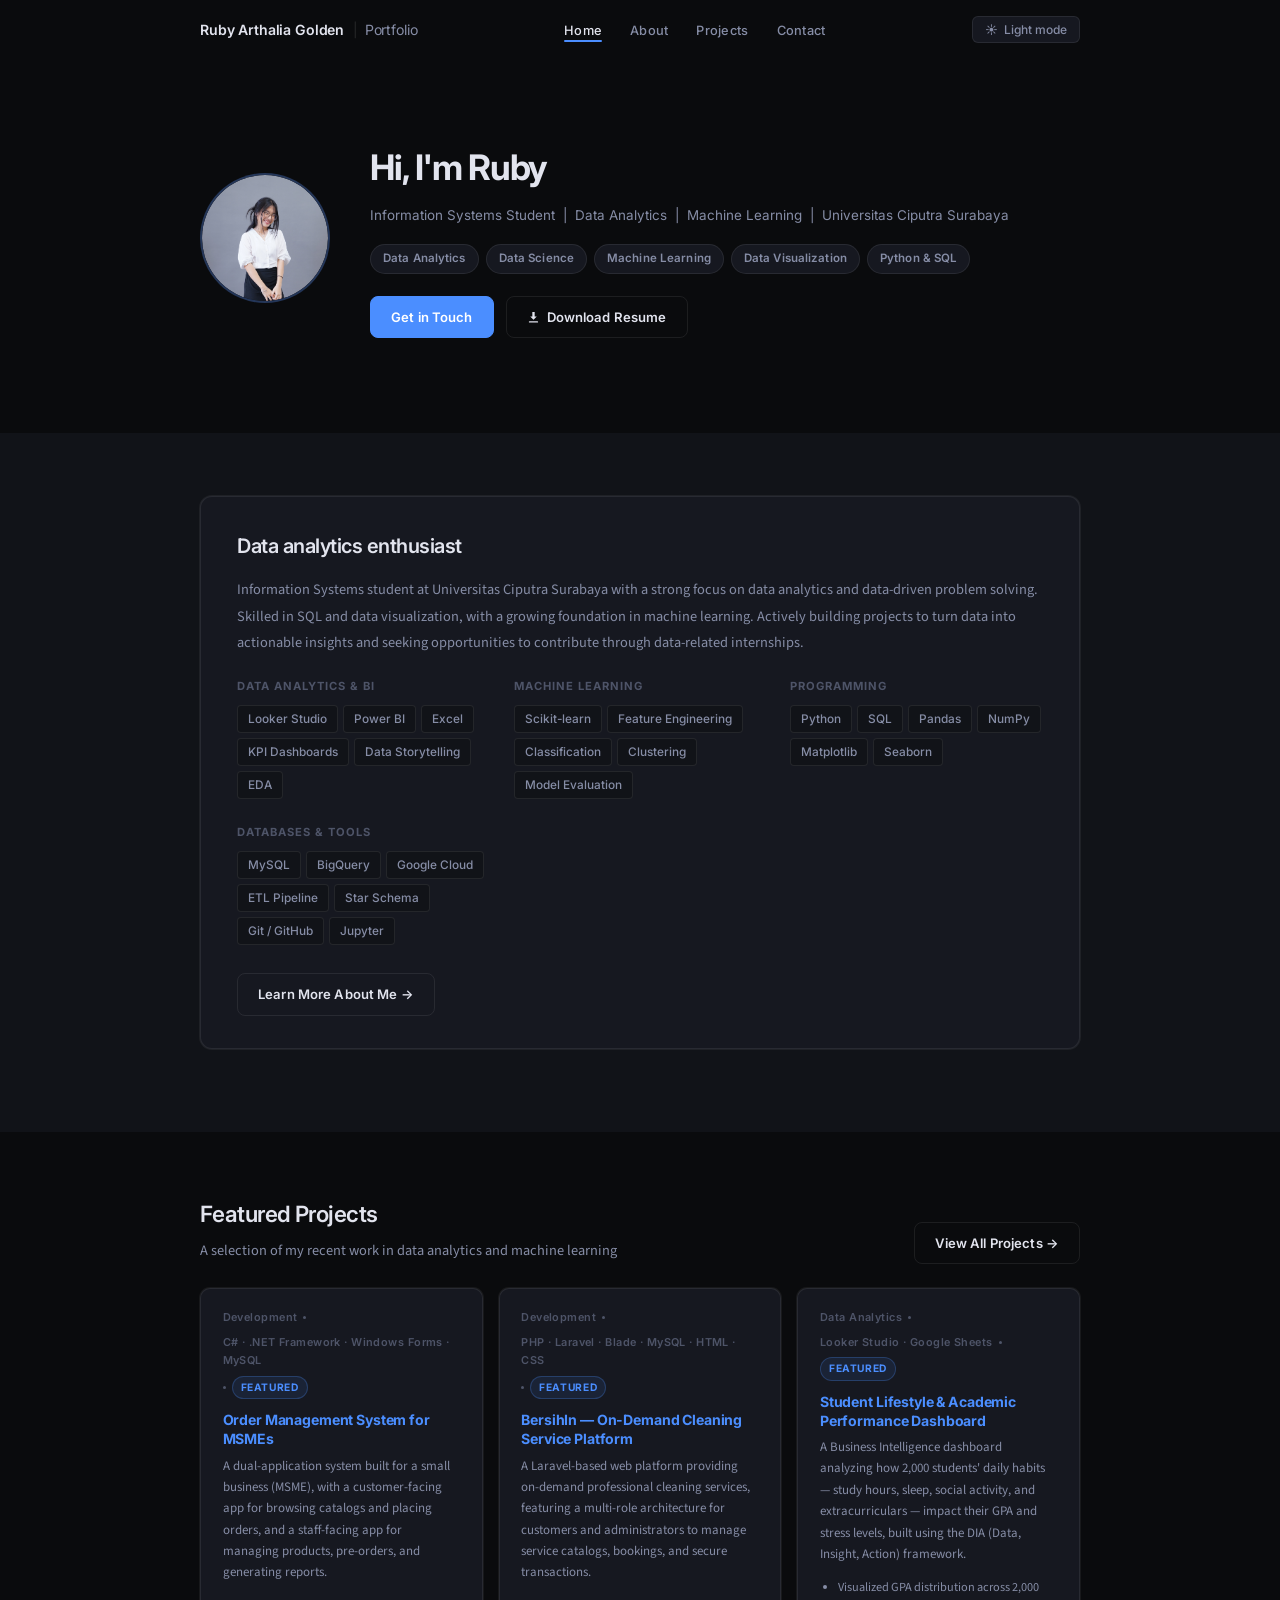
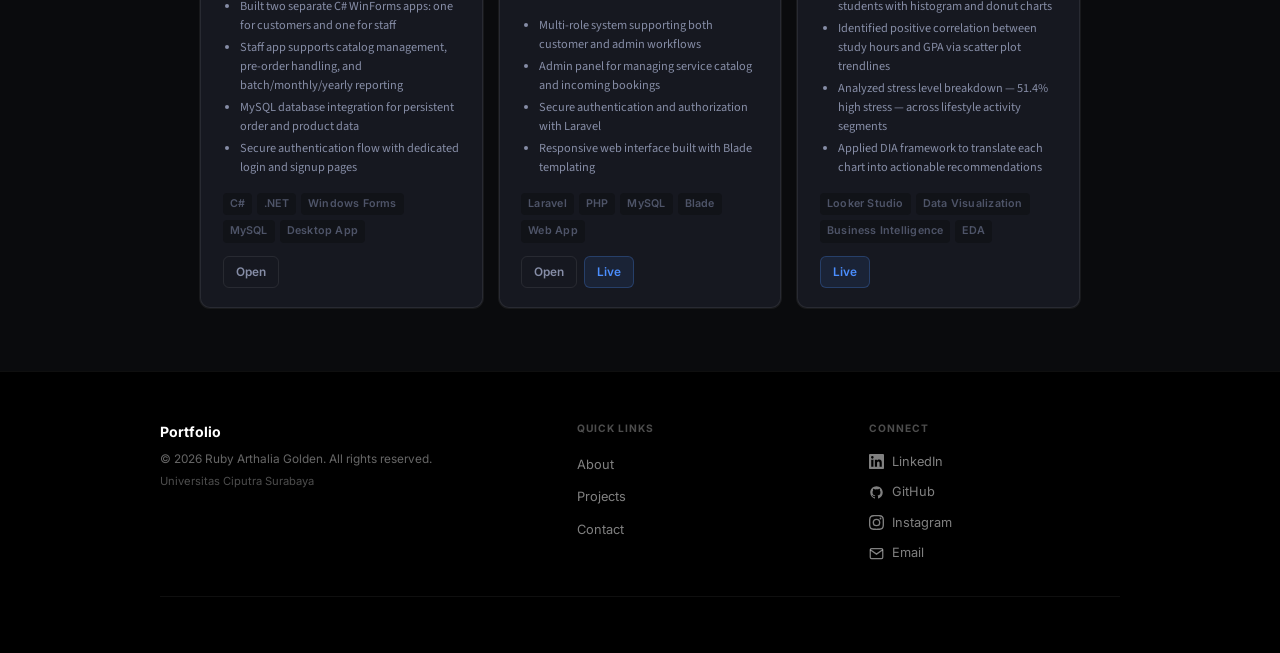
==== commit f466b780: "Ubah preview about me di home" ====
--- a/index.html
+++ b/index.html
@@ -68,34 +68,45 @@
             <div class="skill-group">
               <h3 class="sg-title">Data Analytics &amp; BI</h3>
               <div class="stags">
-                <span class="stag">Power BI</span><span class="stag">Tableau</span>
-                <span class="stag">Looker Studio</span><span class="stag">DAX</span>
-                <span class="stag">A/B Testing</span><span class="stag">Data Storytelling</span>
+                <span class="stag">Looker Studio</span>
+                <span class="stag">Power BI</span>
+                <span class="stag">Excel</span>
+                <span class="stag">KPI Dashboards</span>
+                <span class="stag">Data Storytelling</span>
+                <span class="stag">EDA</span>
               </div>
             </div>
             <div class="skill-group">
               <h3 class="sg-title">Machine Learning</h3>
               <div class="stags">
-                <span class="stag">Scikit-learn</span><span class="stag">TensorFlow</span>
-                <span class="stag">Feature Engineering</span><span class="stag">Classification</span>
-                <span class="stag">Clustering</span><span class="stag">NLP Basics</span>
+                <span class="stag">Scikit-learn</span>
+                <span class="stag">Feature Engineering</span>
+                <span class="stag">Classification</span>
+                <span class="stag">Clustering</span>
+                <span class="stag">Model Evaluation</span>
               </div>
             </div>
             <div class="skill-group">
               <h3 class="sg-title">Programming</h3>
               <div class="stags">
-                <span class="stag">Python</span><span class="stag">SQL</span>
-                <span class="stag">R</span><span class="stag">Pandas</span>
-                <span class="stag">NumPy</span><span class="stag">Plotly</span>
-                <span class="stag">Streamlit</span>
+                <span class="stag">Python</span>
+                <span class="stag">SQL</span>
+                <span class="stag">Pandas</span>
+                <span class="stag">NumPy</span>
+                <span class="stag">Matplotlib</span>
+                <span class="stag">Seaborn</span>
               </div>
             </div>
             <div class="skill-group">
               <h3 class="sg-title">Databases &amp; Tools</h3>
               <div class="stags">
-                <span class="stag">PostgreSQL</span><span class="stag">BigQuery</span>
-                <span class="stag">dbt</span><span class="stag">Airflow</span>
-                <span class="stag">Git</span><span class="stag">Google Cloud</span>
+                <span class="stag">MySQL</span>
+                <span class="stag">BigQuery</span>
+                <span class="stag">Google Cloud</span>
+                <span class="stag">ETL Pipeline</span>
+                <span class="stag">Star Schema</span>
+                <span class="stag">Git / GitHub</span>
+                <span class="stag">Jupyter</span>
               </div>
             </div>
           </div>
--- a/css/style.css
+++ b/css/style.css
@@ -226,6 +226,27 @@
   font-size: .84rem; color: var(--text-2); line-height: 1.65;
 }
 
+.exp-challenge {
+  font-size: .82rem;
+  color: var(--text-2);
+  border-left: 2px solid var(--accent);
+  padding-left: .75rem;
+  margin-top: .75rem;
+  line-height: 1.6;
+}
+
+.challenge-label {
+  font-weight: 600;
+  color: var(--text);
+}
+
+.exp-desc {
+  font-size: .85rem;
+  color: var(--text-2);
+  margin-bottom: .75rem;
+  font-style: italic;
+}
+
 /* ─── CERT GRID ─── */
 .cert-grid {
   display: grid;
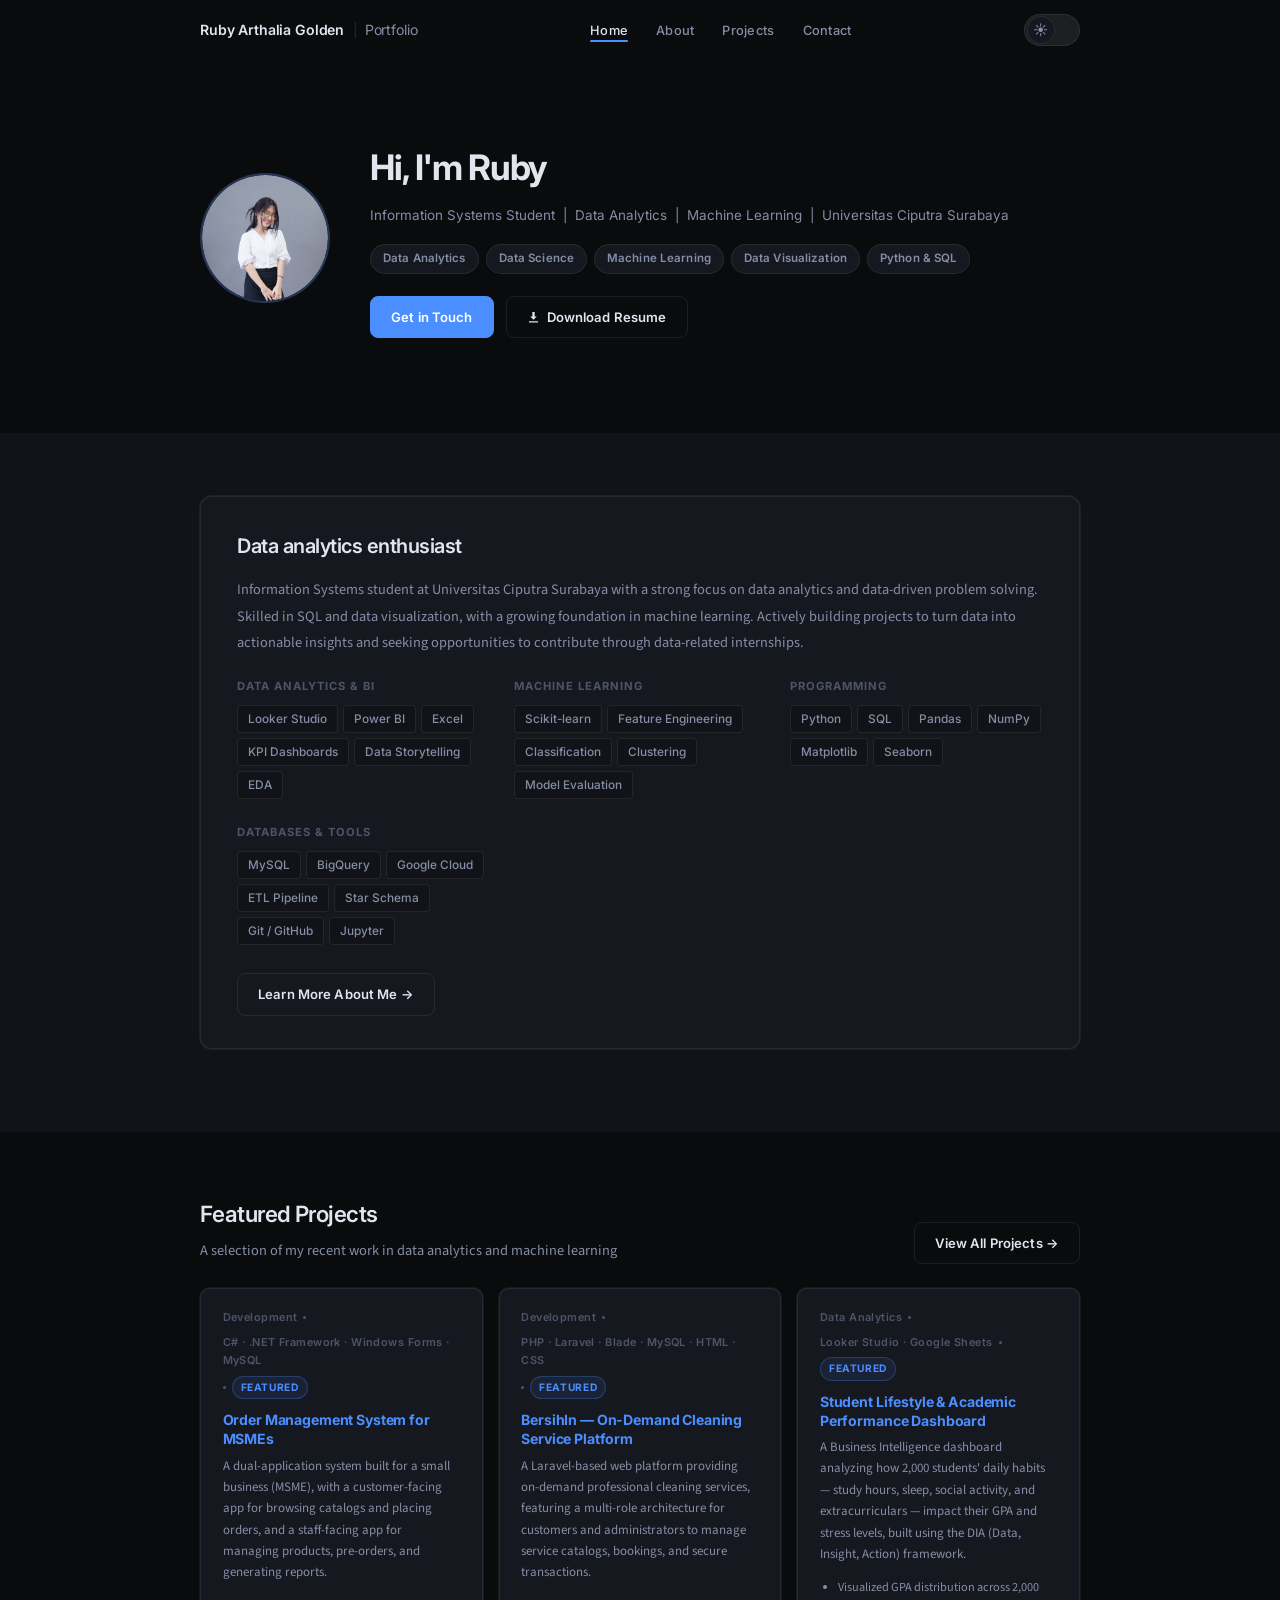
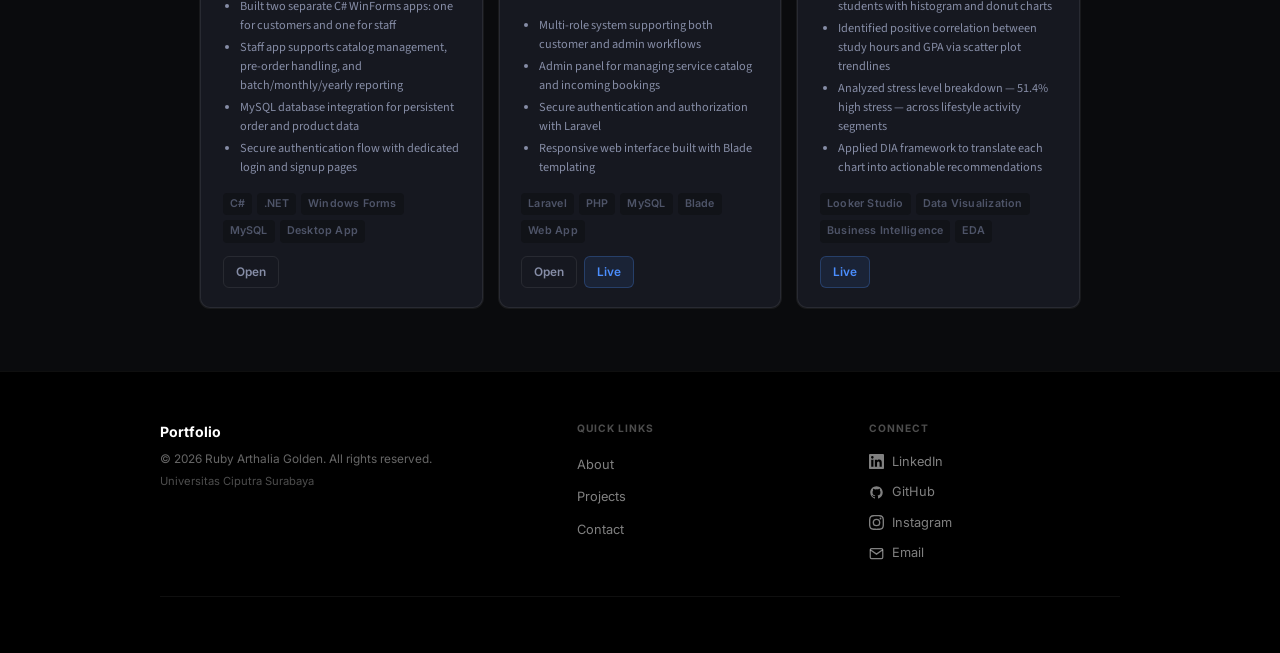
==== commit 36b1733a: "add new CV" ====
--- a/index.html
+++ b/index.html
@@ -38,7 +38,7 @@
             </div>
             <div class="hero-ctas">
               <a href="contact.html" class="btn btn-primary">Get in Touch</a>
-              <a href="assets/resume.pdf" class="btn btn-outline" download>
+              <a href="assets/RubyCV-27APR26.pdf" class="btn btn-outline" download>
                 <svg width="13" height="13" viewBox="0 0 14 14" fill="none" aria-hidden="true">
                   <path d="M7 9.5L3.5 6H5.75V1H8.25V6H10.5L7 9.5Z" fill="currentColor"/>
                   <rect x="2" y="11" width="10" height="1.5" rx=".75" fill="currentColor"/>
